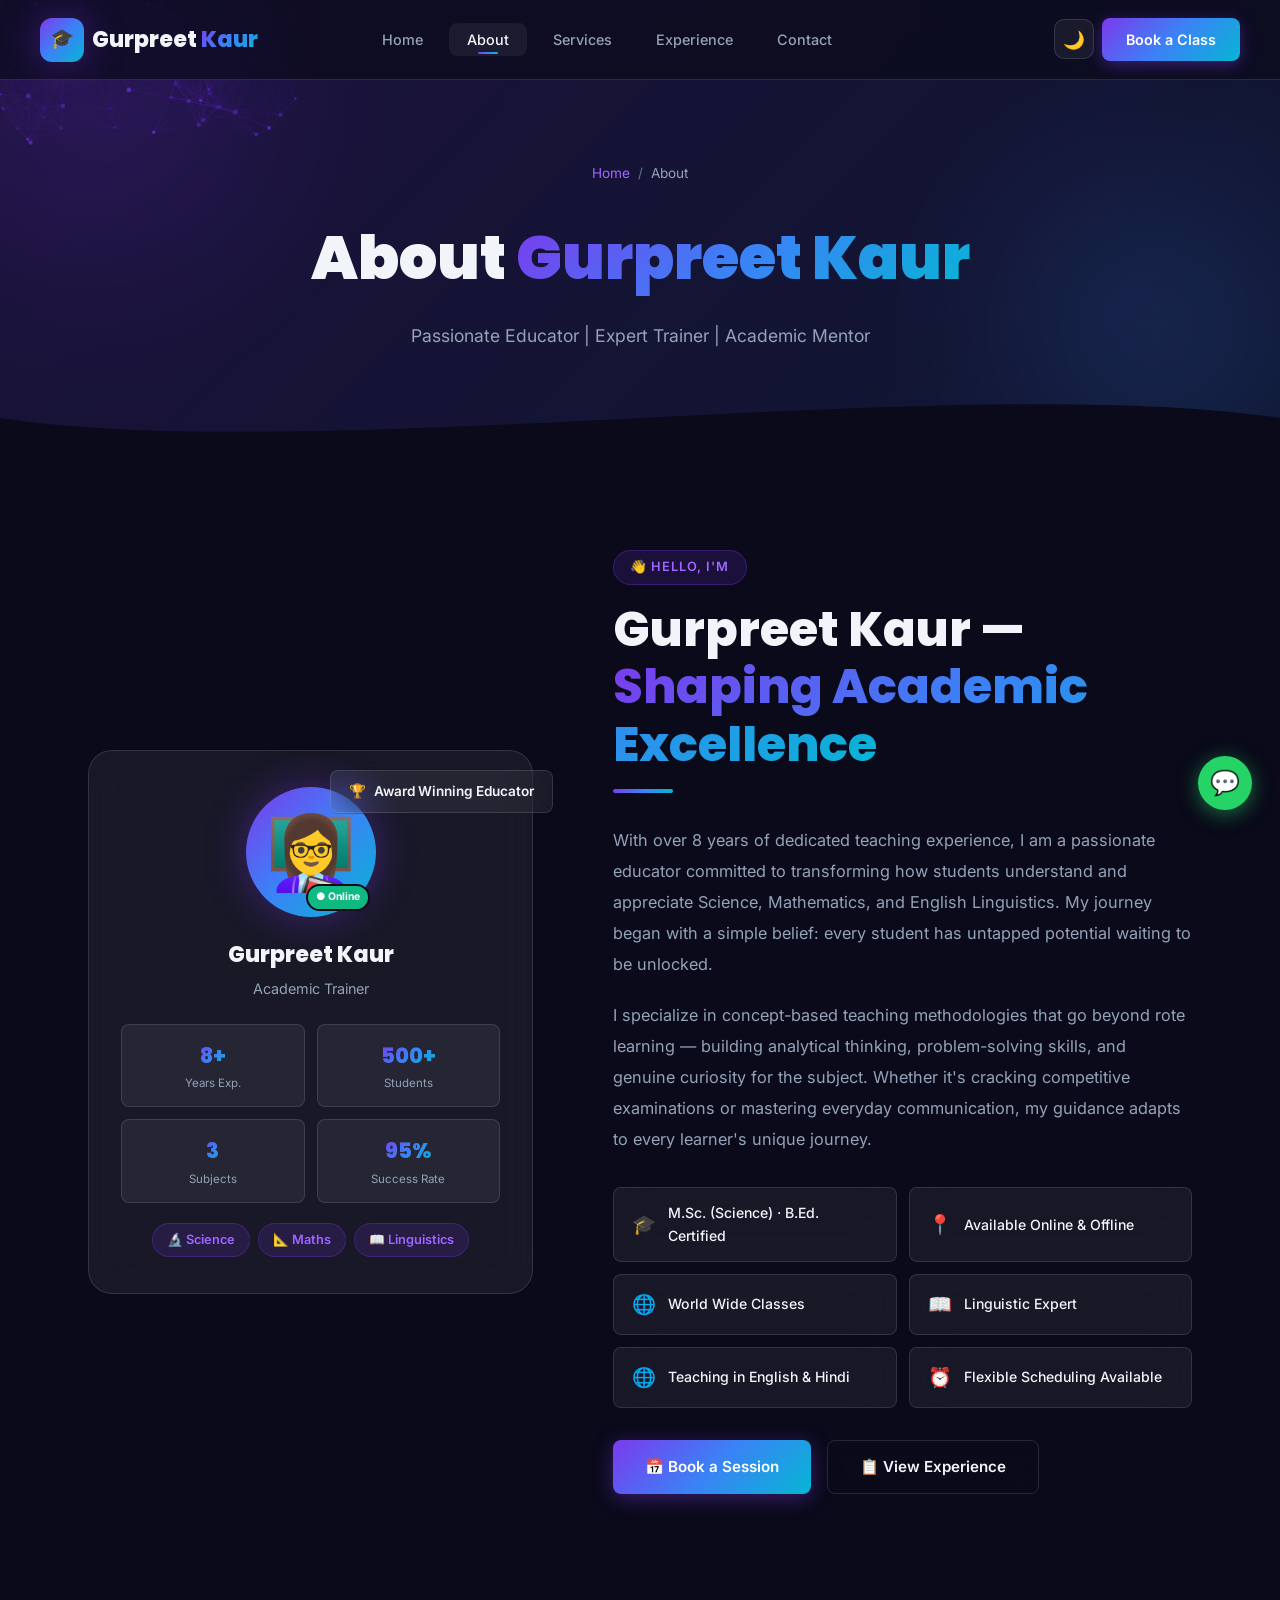
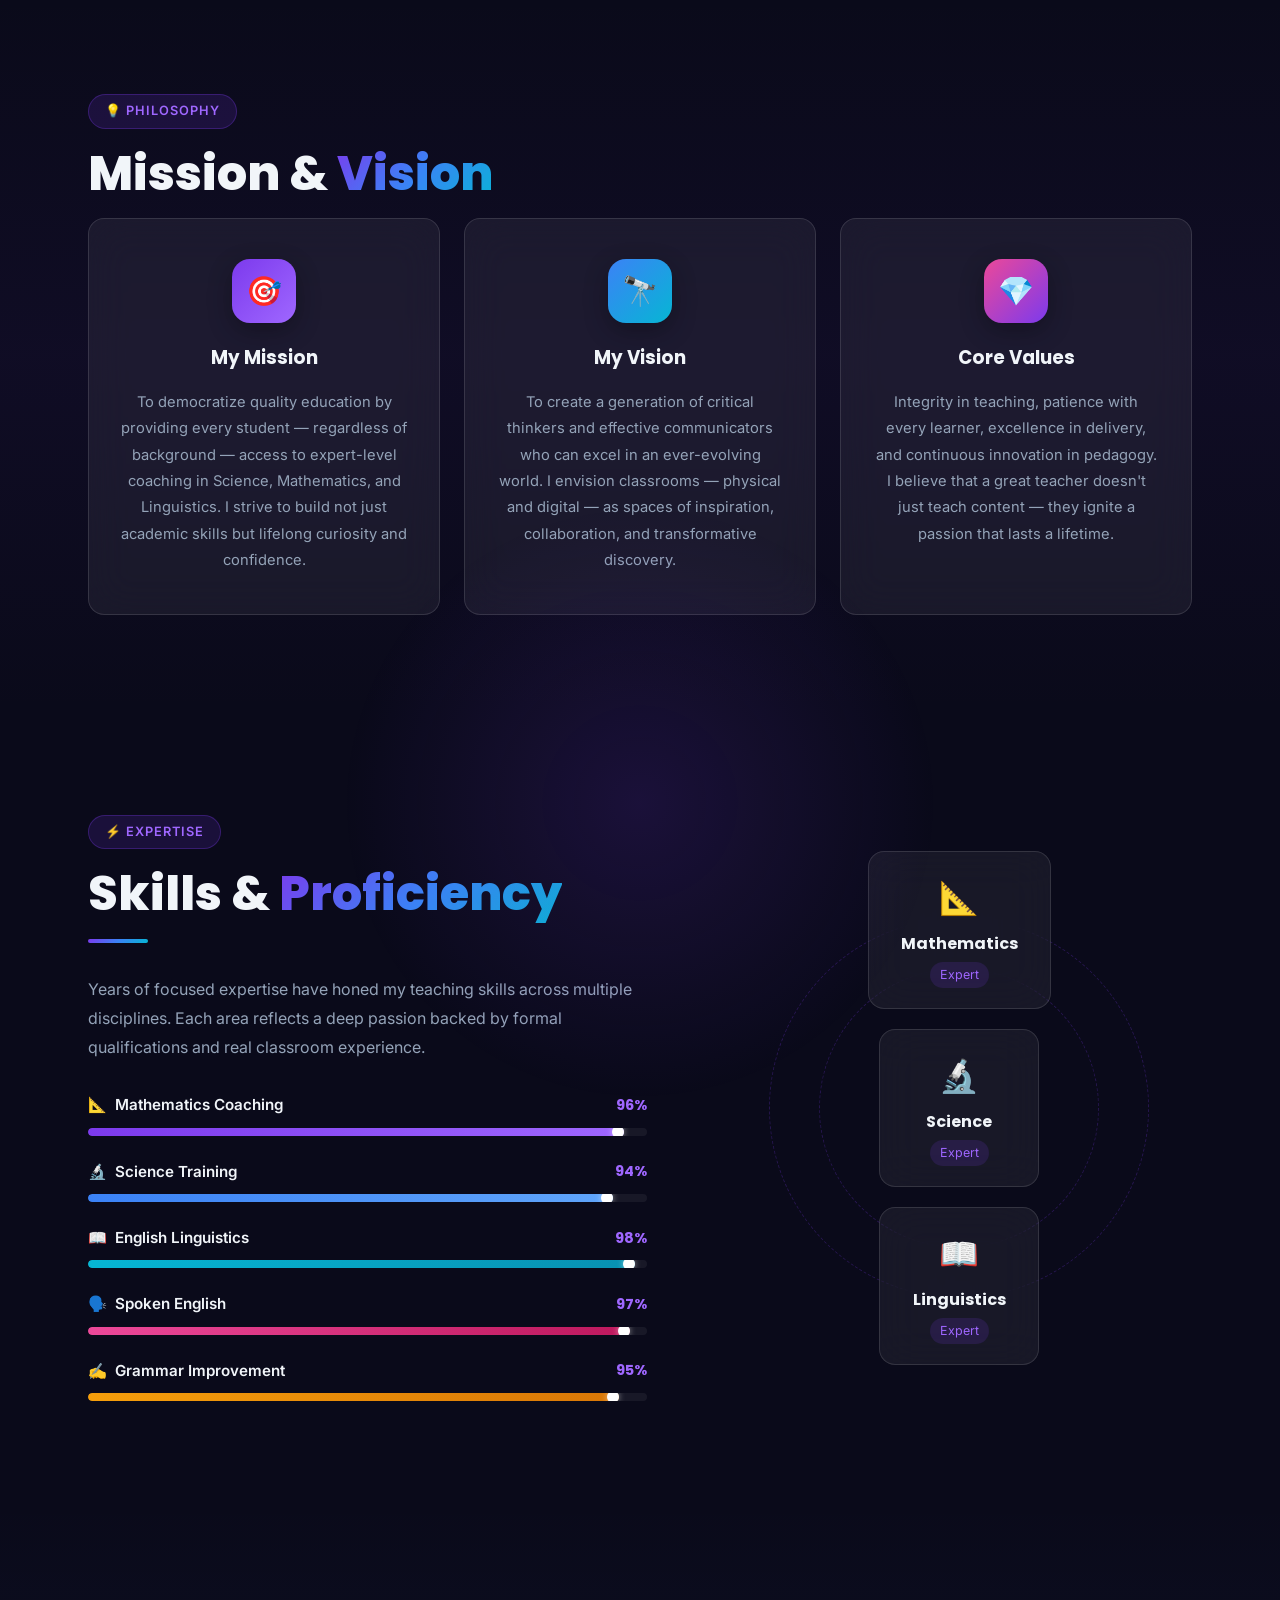
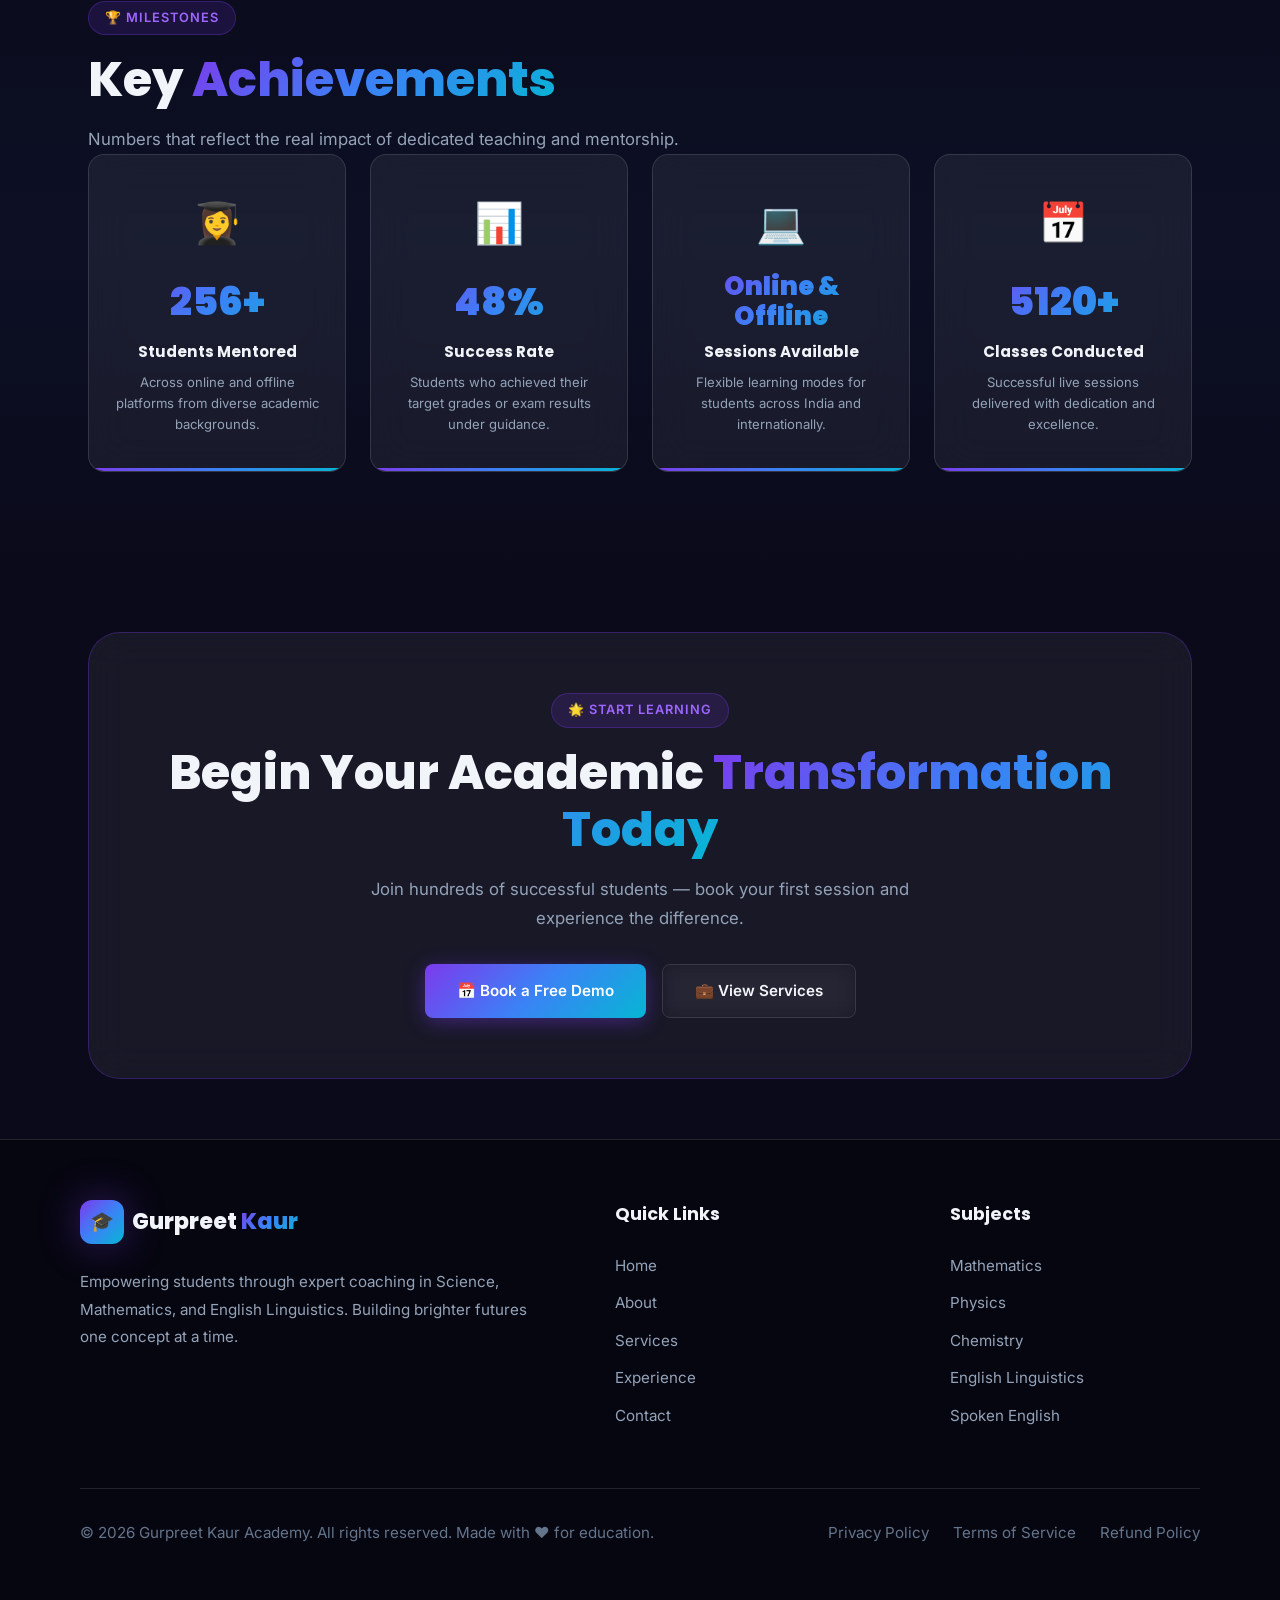
==== about.html @ e9ba2c99 "save" ====
<!DOCTYPE html>
<html lang="en">
<head>
  <meta charset="UTF-8" />
  <meta name="viewport" content="width=device-width, initial-scale=1.0" />
  <title>About – Gurpreet Kaur | Expert Trainer</title>
  <meta name="description" content="Learn about Gurpreet Kaur — her mission, vision, skills and achievements as a Science, Mathematics, and English Linguistics expert trainer in Punjab." />
  <meta name="keywords" content="About Gurpreet Kaur, expert trainer, science teacher, math tutor, English linguistics, teaching experience, educational philosophy" />
  <link rel="canonical" href="https://gurpreetkauracademy.com/about.html" />

  <!-- Open Graph / Facebook -->
  <meta property="og:type" content="website" />
  <meta property="og:url" content="https://gurpreetkauracademy.com/about.html" />
  <meta property="og:title" content="About – Gurpreet Kaur | Expert Trainer" />
  <meta property="og:description" content="Learn about Gurpreet Kaur — her mission, vision, skills and achievements as a Science, Mathematics, and English Linguistics expert trainer." />
  <meta property="og:image" content="https://gurpreetkauracademy.com/assets/og-image.jpg" />

  <!-- Twitter -->
  <meta property="twitter:card" content="summary_large_image" />
  <meta property="twitter:url" content="https://gurpreetkauracademy.com/about.html" />
  <meta property="twitter:title" content="About – Gurpreet Kaur | Expert Trainer" />
  <meta property="twitter:description" content="Learn about Gurpreet Kaur — her mission, vision, skills and achievements as a Science, Mathematics, and English Linguistics expert trainer." />
  <meta property="twitter:image" content="https://gurpreetkauracademy.com/assets/og-image.jpg" />

  <!-- Preconnect to Google Fonts for performance -->
  <link rel="preconnect" href="https://fonts.googleapis.com">
  <link rel="preconnect" href="https://fonts.gstatic.com" crossorigin>
  <link href="https://fonts.googleapis.com/css2?family=Poppins:wght@300;400;500;600;700;800;900&family=Inter:wght@300;400;500;600;700&display=swap" rel="stylesheet">
  
  <link rel="stylesheet" href="css/style.css" />
  <link rel="stylesheet" href="css/about.css" />
  <link rel="stylesheet" href="css/responsive.css" />
  <link rel="icon" href="data:image/svg+xml,<svg xmlns='http://www.w3.org/2000/svg' viewBox='0 0 100 100'><text y='.9em' font-size='90'>🎓</text></svg>" />

  <!-- Analytics & Tracking (Placeholders) -->
  <script async src="https://www.googletagmanager.com/gtag/js?id=G-XXXXXXXXXX"></script>
  <script>
    window.dataLayer = window.dataLayer || [];
    function gtag(){dataLayer.push(arguments);}
    gtag('js', new Date());
    gtag('config', 'G-XXXXXXXXXX');
  </script>
</head>
<body>

<div id="loader">
  <div class="loader-logo">GK Academy</div>
  <div class="loader-bar"><div class="loader-bar-fill"></div></div>
</div>

<nav class="navbar" id="navbar">
  <div class="nav-logo">
    <div class="nav-logo-icon">🎓</div>
    <div class="nav-logo-text">Gurpreet <span>Kaur</span></div>
  </div>
  <ul class="nav-links">
    <li><a href="index.html">Home</a></li>
    <li><a href="about.html">About</a></li>
    <li><a href="services.html">Services</a></li>
    <li><a href="experience.html">Experience</a></li>
    <li><a href="contact.html">Contact</a></li>
  </ul>
  <div class="nav-actions">
    <button class="theme-toggle" aria-label="Toggle theme">🌙</button>
    <a href="contact.html" class="nav-cta">Book a Class</a>
  </div>
  <button class="hamburger" id="hamburger" aria-label="Menu">
    <span></span><span></span><span></span>
  </button>
</nav>
<div class="mobile-nav" id="mobileNav">
  <a href="index.html">Home</a>
  <a href="about.html">About</a>
  <a href="services.html">Services</a>
  <a href="experience.html">Experience</a>
  <a href="contact.html">Contact</a>
</div>

<!-- ── About Banner ──────────────────────────────────────────── -->
<section class="about-banner">
  <canvas id="particles-canvas"></canvas>
  <div class="ab-orb ab-orb1"></div>
  <div class="ab-orb ab-orb2"></div>
  <div class="container" style="position:relative;z-index:1;">
    <div class="ab-breadcrumb reveal">
      <a href="index.html">Home</a> <span>/</span> About
    </div>
    <h1 class="ab-title reveal delay-1">About <span class="gradient-text">Gurpreet Kaur</span></h1>
    <p class="ab-subtitle reveal delay-2">Passionate Educator | Expert Trainer | Academic Mentor</p>
  </div>
  <div class="ab-wave">
    <svg viewBox="0 0 1440 100" xmlns="http://www.w3.org/2000/svg" preserveAspectRatio="none">
      <path d="M0,60 C360,120 1080,0 1440,60 L1440,100 L0,100 Z" fill="var(--bg-dark)"/>
    </svg>
  </div>
</section>

<!-- ── Profile Introduction ───────────────────────────────────── -->
<section class="about-intro">
  <div class="container">
    <div class="intro-grid">
      <div class="intro-visual reveal-left">
        <div class="profile-card glass-card">
          <div class="profile-avatar">
            <div class="profile-avatar-emoji">👩‍🏫</div>
            <div class="profile-online-badge">● Online</div>
          </div>
          <div class="profile-info">
            <h3>Gurpreet Kaur</h3>
            <p>Academic Trainer</p>
          </div>
          <div class="profile-meta-grid">
            <div class="profile-meta-item">
              <div class="profile-meta-num gradient-text">8+</div>
              <div class="profile-meta-label">Years Exp.</div>
            </div>
            <div class="profile-meta-item">
              <div class="profile-meta-num gradient-text">500+</div>
              <div class="profile-meta-label">Students</div>
            </div>
            <div class="profile-meta-item">
              <div class="profile-meta-num gradient-text">3</div>
              <div class="profile-meta-label">Subjects</div>
            </div>
            <div class="profile-meta-item">
              <div class="profile-meta-num gradient-text">95%</div>
              <div class="profile-meta-label">Success Rate</div>
            </div>
          </div>
          <div class="profile-tags">
            <span>🔬 Science</span>
            <span>📐 Maths</span>
            <span>📖 Linguistics</span>
          </div>
        </div>
        <div class="floating-badge fb-1 glass-card reveal">
          <span>🏆</span> Award Winning Educator
        </div>
      </div>

      <div class="intro-text reveal-right">
        <div class="section-tag">👋 Hello, I'm</div>
        <h2 class="section-title">Gurpreet Kaur — <span>Shaping Academic Excellence</span></h2>
        <div class="section-divider"></div>
        <p style="color:var(--text-secondary);line-height:1.9;margin-bottom:20px;font-size:1.02rem;">
          With over 8 years of dedicated teaching experience, I am a passionate educator committed to transforming how students understand and appreciate Science, Mathematics, and English Linguistics. My journey began with a simple belief: every student has untapped potential waiting to be unlocked.
        </p>
        <p style="color:var(--text-secondary);line-height:1.9;margin-bottom:32px;font-size:1.02rem;">
          I specialize in concept-based teaching methodologies that go beyond rote learning — building analytical thinking, problem-solving skills, and genuine curiosity for the subject. Whether it's cracking competitive examinations or mastering everyday communication, my guidance adapts to every learner's unique journey.
        </p>
        <div class="intro-highlights">
          <div class="highlight-item glass-card">
            <div class="h-icon">🎓</div>
            <div>M.Sc. (Science) · B.Ed. Certified</div>
          </div>
          <div class="highlight-item glass-card">
            <div class="h-icon">📍</div>
            <div>Available Online &amp; Offline</div>
          </div>
          <div class="highlight-item glass-card">
            <div class="h-icon">🌐</div>
            <div>World Wide Classes</div>
          </div>
          <div class="highlight-item glass-card">
            <div class="h-icon">📖</div>
            <div>Linguistic Expert</div>
          </div>
          <div class="highlight-item glass-card">
            <div class="h-icon">🌐</div>
            <div>Teaching in English &amp; Hindi</div>
          </div>
          <div class="highlight-item glass-card">
            <div class="h-icon">⏰</div>
            <div>Flexible Scheduling Available</div>
          </div>
        </div>
        <div style="display:flex;gap:16px;margin-top:32px;flex-wrap:wrap;">
          <a href="contact.html" class="btn btn-primary">📅 Book a Session</a>
          <a href="experience.html" class="btn btn-outline">📋 View Experience</a>
        </div>
      </div>
    </div>
  </div>
</section>

<!-- ── Mission & Vision ───────────────────────────────────────── -->
<section class="mission-vision">
  <div class="container">
    <div class="section-center reveal">
      <div class="section-tag">💡 Philosophy</div>
      <h2 class="section-title">Mission &amp; <span>Vision</span></h2>
    </div>
    <div class="mv-grid">
      <div class="mv-card glass-card reveal delay-1">
        <div class="mv-icon" style="background:linear-gradient(135deg,#7c3aed,#9f67ff)">🎯</div>
        <h3>My Mission</h3>
        <p>To democratize quality education by providing every student — regardless of background — access to expert-level coaching in Science, Mathematics, and Linguistics. I strive to build not just academic skills but lifelong curiosity and confidence.</p>
      </div>
      <div class="mv-card glass-card reveal delay-2">
        <div class="mv-icon" style="background:linear-gradient(135deg,#3b82f6,#06b6d4)">🔭</div>
        <h3>My Vision</h3>
        <p>To create a generation of critical thinkers and effective communicators who can excel in an ever-evolving world. I envision classrooms — physical and digital — as spaces of inspiration, collaboration, and transformative discovery.</p>
      </div>
      <div class="mv-card glass-card reveal delay-3">
        <div class="mv-icon" style="background:linear-gradient(135deg,#ec4899,#7c3aed)">💎</div>
        <h3>Core Values</h3>
        <p>Integrity in teaching, patience with every learner, excellence in delivery, and continuous innovation in pedagogy. I believe that a great teacher doesn't just teach content — they ignite a passion that lasts a lifetime.</p>
      </div>
    </div>
  </div>
</section>

<!-- ── Skills ────────────────────────────────────────────────── -->
<section class="skills-section">
  <div class="container">
    <div class="skills-inner">
      <div class="skills-left reveal-left">
        <div class="section-tag">⚡ Expertise</div>
        <h2 class="section-title">Skills &amp; <span>Proficiency</span></h2>
        <div class="section-divider"></div>
        <p style="color:var(--text-secondary);line-height:1.8;margin-bottom:32px;">
          Years of focused expertise have honed my teaching skills across multiple disciplines. Each area reflects a deep passion backed by formal qualifications and real classroom experience.
        </p>
        <div class="skills-list">
          <div class="skill-item reveal delay-1">
            <div class="skill-header">
              <div class="skill-name"><span>📐</span> Mathematics Coaching</div>
              <div class="skill-pct">96%</div>
            </div>
            <div class="skill-bar">
              <div class="progress-fill" data-width="96%" style="background:linear-gradient(90deg,#7c3aed,#9f67ff)"></div>
            </div>
          </div>
          <div class="skill-item reveal delay-2">
            <div class="skill-header">
              <div class="skill-name"><span>🔬</span> Science Training</div>
              <div class="skill-pct">94%</div>
            </div>
            <div class="skill-bar">
              <div class="progress-fill" data-width="94%" style="background:linear-gradient(90deg,#3b82f6,#60a5fa)"></div>
            </div>
          </div>
          <div class="skill-item reveal delay-3">
            <div class="skill-header">
              <div class="skill-name"><span>📖</span> English Linguistics</div>
              <div class="skill-pct">98%</div>
            </div>
            <div class="skill-bar">
              <div class="progress-fill" data-width="98%" style="background:linear-gradient(90deg,#06b6d4,#0891b2)"></div>
            </div>
          </div>
          <div class="skill-item reveal delay-4">
            <div class="skill-header">
              <div class="skill-name"><span>🗣️</span> Spoken English</div>
              <div class="skill-pct">97%</div>
            </div>
            <div class="skill-bar">
              <div class="progress-fill" data-width="97%" style="background:linear-gradient(90deg,#ec4899,#be185d)"></div>
            </div>
          </div>
          <div class="skill-item reveal delay-5">
            <div class="skill-header">
              <div class="skill-name"><span>✍️</span> Grammar Improvement</div>
              <div class="skill-pct">95%</div>
            </div>
            <div class="skill-bar">
              <div class="progress-fill" data-width="95%" style="background:linear-gradient(90deg,#f59e0b,#d97706)"></div>
            </div>
          </div>
        </div>
      </div>
      <div class="skills-right reveal-right">
        <div class="skills-decoration">
          <div class="skill-deco-circle deco-1"></div>
          <div class="skill-deco-circle deco-2"></div>
          <div class="skills-badges-wrap">
            <div class="skill-badge-large glass-card">
              <div class="sbl-icon">📐</div>
              <div class="sbl-name">Mathematics</div>
              <div class="sbl-level">Expert</div>
            </div>
            <div class="skill-badge-large glass-card" style="margin-top:20px;">
              <div class="sbl-icon">🔬</div>
              <div class="sbl-name">Science</div>
              <div class="sbl-level">Expert</div>
            </div>
            <div class="skill-badge-large glass-card" style="margin-top:20px;">
              <div class="sbl-icon">📖</div>
              <div class="sbl-name">Linguistics</div>
              <div class="sbl-level">Expert</div>
            </div>
          </div>
        </div>
      </div>
    </div>
  </div>
</section>

<!-- ── Achievements ───────────────────────────────────────────── -->
<section class="achievements-section">
  <div class="container">
    <div class="section-center reveal">
      <div class="section-tag">🏆 Milestones</div>
      <h2 class="section-title">Key <span>Achievements</span></h2>
      <p class="section-subtitle">Numbers that reflect the real impact of dedicated teaching and mentorship.</p>
    </div>
    <div class="ach-grid">
      <div class="ach-card glass-card tilt-card reveal delay-1">
        <div class="ach-icon">👩‍🎓</div>
        <div class="counter ach-num" data-target="500" data-suffix="+">0+</div>
        <div class="ach-title">Students Mentored</div>
        <div class="ach-desc">Across online and offline platforms from diverse academic backgrounds.</div>
      </div>
      <div class="ach-card glass-card tilt-card reveal delay-2">
        <div class="ach-icon">📊</div>
        <div class="counter ach-num" data-target="95" data-suffix="%">0%</div>
        <div class="ach-title">Success Rate</div>
        <div class="ach-desc">Students who achieved their target grades or exam results under guidance.</div>
      </div>
      <div class="ach-card glass-card tilt-card reveal delay-3">
        <div class="ach-icon">💻</div>
        <div class="ach-special-text gradient-text">Online &amp;<br/>Offline</div>
        <div class="ach-title">Sessions Available</div>
        <div class="ach-desc">Flexible learning modes for students across India and internationally.</div>
      </div>
      <div class="ach-card glass-card tilt-card reveal delay-4">
        <div class="ach-icon">📅</div>
        <div class="counter ach-num" data-target="10000" data-suffix="+">0+</div>
        <div class="ach-title">Classes Conducted</div>
        <div class="ach-desc">Successful live sessions delivered with dedication and excellence.</div>
      </div>
    </div>
  </div>
</section>

<!-- CTA -->
<section class="cta-section" style="padding:60px 0;">
  <div class="cta-bg-orb"></div>
  <div class="container">
    <div class="cta-inner glass-card reveal">
      <div class="section-tag" style="margin:0 auto 16px">🌟 Start Learning</div>
      <h2 class="section-title" style="text-align:center">Begin Your Academic <span>Transformation Today</span></h2>
      <p class="section-subtitle" style="text-align:center;margin:0 auto 32px;">Join hundreds of successful students — book your first session and experience the difference.</p>
      <div style="display:flex;gap:16px;flex-wrap:wrap;justify-content:center">
        <a href="contact.html" class="btn btn-primary">📅 Book a Free Demo</a>
        <a href="services.html" class="btn btn-outline">💼 View Services</a>
      </div>
    </div>
  </div>
</section>

<footer class="footer">
  <div class="container">
    <div class="footer-grid">
      <div class="footer-brand">
        <div class="nav-logo">
          <div class="nav-logo-icon">🎓</div>
          <div class="nav-logo-text">Gurpreet <span>Kaur</span></div>
        </div>
        <p>Empowering students through expert coaching in Science, Mathematics, and English Linguistics. Building brighter futures one concept at a time.</p>
      </div>
      <div class="footer-col">
        <h4>Quick Links</h4>
        <ul>
          <li><a href="index.html">Home</a></li>
          <li><a href="about.html">About</a></li>
          <li><a href="services.html">Services</a></li>
          <li><a href="experience.html">Experience</a></li>
          <li><a href="contact.html">Contact</a></li>
        </ul>
      </div>
      <div class="footer-col">
        <h4>Subjects</h4>
        <ul>
          <li><a href="services.html">Mathematics</a></li>
          <li><a href="services.html">Physics</a></li>
          <li><a href="services.html">Chemistry</a></li>
          <li><a href="services.html">English Linguistics</a></li>
          <li><a href="services.html">Spoken English</a></li>
        </ul>
      </div>
    </div>
    <div class="footer-bottom">
      <p>© 2026 Gurpreet Kaur Academy. All rights reserved. Made with ❤️ for education.</p>
      <div class="footer-bottom-links">
        <a href="privacy.html">Privacy Policy</a>
        <a href="terms.html">Terms of Service</a>
        <a href="refund.html">Refund Policy</a>
      </div>
    </div>
  </div>
</footer>

<a href="https://wa.me/91XXXXXXXXXX" class="whatsapp-float" target="_blank" rel="noopener" aria-label="WhatsApp">💬</a>
<button class="back-to-top" id="backToTop" aria-label="Back to top">↑</button>
<script src="js/main.js" defer></script>
</body>
</html>
---- css/style.css ----
/* ============================================================
   GURPREET KAUR PORTFOLIO — GLOBAL STYLES
   ============================================================ */



/* ── CSS Custom Properties ────────────────────────────────── */
:root {
  --primary:        #7c3aed;
  --primary-light:  #9f67ff;
  --primary-dark:   #5b21b6;
  --secondary:      #3b82f6;
  --secondary-light:#60a5fa;
  --accent:         #06b6d4;
  --accent-pink:    #ec4899;

  --bg-dark:        #0a0a1a;
  --bg-card:        rgba(255,255,255,0.04);
  --bg-card-hover:  rgba(255,255,255,0.08);
  --glass:          rgba(255,255,255,0.06);
  --glass-border:   rgba(255,255,255,0.12);

  --text-primary:   #f1f5f9;
  --text-secondary: #94a3b8;
  --text-muted:     #64748b;

  --gradient-main:  linear-gradient(135deg, #7c3aed 0%, #3b82f6 50%, #06b6d4 100%);
  --gradient-card:  linear-gradient(135deg, rgba(124,58,237,0.15) 0%, rgba(59,130,246,0.15) 100%);
  --gradient-glow:  radial-gradient(ellipse at center, rgba(124,58,237,0.3) 0%, transparent 70%);

  --shadow-sm:      0 2px 8px rgba(0,0,0,0.3);
  --shadow-md:      0 8px 32px rgba(0,0,0,0.4);
  --shadow-lg:      0 20px 60px rgba(0,0,0,0.5);
  --shadow-glow:    0 0 40px rgba(124,58,237,0.4);
  --shadow-blue:    0 0 40px rgba(59,130,246,0.3);

  --radius-sm:      8px;
  --radius-md:      16px;
  --radius-lg:      24px;
  --radius-xl:      32px;

  --nav-height:     80px;
  --transition:     all 0.3s cubic-bezier(0.4,0,0.2,1);
  --transition-slow:all 0.6s cubic-bezier(0.4,0,0.2,1);
}

/* Light Mode */
body.light-mode {
  --bg-dark:       #f0f4ff;
  --bg-card:       rgba(255,255,255,0.8);
  --bg-card-hover: rgba(255,255,255,0.95);
  --glass:         rgba(255,255,255,0.7);
  --glass-border:  rgba(124,58,237,0.2);
  --text-primary:  #1e1b4b;
  --text-secondary:#4c1d95;
  --text-muted:    #6d28d9;
  --gradient-glow: radial-gradient(ellipse at center, rgba(124,58,237,0.15) 0%, transparent 70%);
}

/* ── Reset & Base ─────────────────────────────────────────── */
*, *::before, *::after { box-sizing: border-box; margin: 0; padding: 0; }

html {
  scroll-behavior: smooth;
  font-size: 16px;
  overflow-x: hidden;
}

body {
  font-family: 'Inter', sans-serif;
  background: var(--bg-dark);
  color: var(--text-primary);
  line-height: 1.6;
  overflow-x: hidden;
  max-width: 100vw;
  transition: background 0.4s ease, color 0.4s ease;
}

a { text-decoration: none; color: inherit; }
img { max-width: 100%; display: block; }
ul, ol { list-style: none; }
button { cursor: pointer; border: none; background: none; font-family: inherit; }
input, textarea, select { font-family: inherit; }

/* ── Loading Screen ───────────────────────────────────────── */
#loader {
  position: fixed; inset: 0; z-index: 9999;
  background: var(--bg-dark);
  display: flex; flex-direction: column;
  align-items: center; justify-content: center;
  gap: 24px;
  transition: opacity 0.5s ease, visibility 0.5s ease;
}
#loader.hidden { opacity: 0; visibility: hidden; }

.loader-logo {
  font-family: 'Poppins', sans-serif;
  font-size: 2rem; font-weight: 800;
  background: var(--gradient-main);
  -webkit-background-clip: text; -webkit-text-fill-color: transparent;
  background-clip: text;
  animation: pulse 1.5s ease-in-out infinite;
}

.loader-bar {
  width: 200px; height: 3px;
  background: rgba(255,255,255,0.1);
  border-radius: 99px; overflow: hidden;
}
.loader-bar-fill {
  height: 100%; width: 0%;
  background: var(--gradient-main);
  border-radius: 99px;
  animation: loadFill 1.8s ease forwards;
}

@keyframes loadFill { to { width: 100%; } }
@keyframes pulse { 0%,100%{opacity:1} 50%{opacity:0.5} }

/* ── Scrollbar ────────────────────────────────────────────── */
::-webkit-scrollbar { width: 6px; }
::-webkit-scrollbar-track { background: var(--bg-dark); }
::-webkit-scrollbar-thumb { background: var(--primary); border-radius: 3px; }

/* ── Navbar ───────────────────────────────────────────────── */
.navbar {
  position: fixed; top: 0; left: 0; right: 0; z-index: 1000;
  height: var(--nav-height);
  display: flex; align-items: center;
  gap: 8px;
  padding: 0 clamp(14px, 4vw, 40px);
  background: rgba(10,10,26,0.7);
  backdrop-filter: blur(20px);
  -webkit-backdrop-filter: blur(20px);
  border-bottom: 1px solid var(--glass-border);
  transition: var(--transition);
}
.navbar.scrolled {
  background: rgba(10,10,26,0.95);
  box-shadow: var(--shadow-md);
}
body.light-mode .navbar { background: rgba(240,244,255,0.8); }
body.light-mode .navbar.scrolled { background: rgba(240,244,255,0.97); }

.nav-logo {
  display: flex; align-items: center; gap: 8px;
  font-family: 'Poppins', sans-serif; font-weight: 800;
  font-size: 1.4rem;
  flex-shrink: 0;
  min-width: 0;
  white-space: nowrap;
}
.nav-logo-icon {
  width: 44px; height: 44px; border-radius: 12px;
  background: var(--gradient-main);
  display: flex; align-items: center; justify-content: center;
  font-size: 1.2rem; color: white;
  box-shadow: var(--shadow-glow);
}
.nav-logo-text span { background: var(--gradient-main); -webkit-background-clip: text; -webkit-text-fill-color: transparent; background-clip: text; }

.nav-links {
  display: flex; align-items: center; gap: 8px;
  margin: 0 auto;
}
.nav-links a {
  padding: 8px 18px;
  border-radius: var(--radius-sm);
  font-size: 0.9rem; font-weight: 500;
  color: var(--text-secondary);
  transition: var(--transition);
  position: relative;
}
.nav-links a:hover, .nav-links a.active {
  color: var(--text-primary);
  background: var(--glass);
}
.nav-links a.active::after {
  content: '';
  position: absolute; bottom: 2px; left: 50%; transform: translateX(-50%);
  width: 20px; height: 2px;
  background: var(--gradient-main);
  border-radius: 1px;
}

.nav-actions {
  display: flex; align-items: center; gap: 8px;
  flex-shrink: 0;
  margin-left: auto;
}

.theme-toggle {
  width: 40px; height: 40px;
  border-radius: 10px;
  background: var(--glass);
  border: 1px solid var(--glass-border);
  display: flex; align-items: center; justify-content: center;
  font-size: 1.1rem;
  transition: var(--transition);
}
.theme-toggle:hover { background: var(--bg-card-hover); border-color: var(--primary); }

.nav-cta {
  padding: 10px 24px;
  background: var(--gradient-main);
  border-radius: var(--radius-sm);
  font-size: 0.9rem; font-weight: 600;
  color: white;
  box-shadow: 0 4px 15px rgba(124,58,237,0.4);
  transition: var(--transition);
}
.nav-cta:hover { transform: translateY(-2px); box-shadow: 0 8px 25px rgba(124,58,237,0.5); }

.hamburger {
  display: none; flex-direction: column; gap: 5px;
  width: 40px; height: 40px;
  border-radius: 10px; background: var(--glass);
  border: 1px solid var(--glass-border);
  align-items: center; justify-content: center;
  transition: var(--transition);
}
.hamburger span {
  display: block; width: 22px; height: 2px;
  background: var(--text-primary);
  border-radius: 1px; transition: var(--transition);
}
.hamburger.open span:nth-child(1) { transform: rotate(45deg) translate(5px, 5px); }
.hamburger.open span:nth-child(2) { opacity: 0; }
.hamburger.open span:nth-child(3) { transform: rotate(-45deg) translate(5px, -5px); }

/* Mobile Nav Overlay */
.mobile-nav {
  position: fixed; inset: 0; z-index: 999;
  background: rgba(10,10,26,0.97);
  display: flex; flex-direction: column;
  align-items: center; justify-content: center;
  gap: 24px;
  opacity: 0; visibility: hidden;
  transition: var(--transition);
}
.mobile-nav.open { opacity: 1; visibility: visible; }
.mobile-nav a {
  font-family: 'Poppins', sans-serif;
  font-size: 1.8rem; font-weight: 700;
  color: var(--text-secondary);
  transition: var(--transition);
}
.mobile-nav a:hover, .mobile-nav a.active { color: white; }

/* ── Utility Classes ──────────────────────────────────────── */
.container {
  max-width: 1200px;
  margin: 0 auto;
  padding: 0 clamp(16px, 5vw, 48px);
  width: 100%;
  box-sizing: border-box;
}

.section-tag {
  display: inline-flex; align-items: center; gap: 8px;
  padding: 6px 16px;
  background: rgba(124,58,237,0.15);
  border: 1px solid rgba(124,58,237,0.3);
  border-radius: 99px;
  font-size: 0.8rem; font-weight: 600;
  color: var(--primary-light);
  letter-spacing: 0.08em; text-transform: uppercase;
  margin-bottom: 16px;
}

.section-title {
  font-family: 'Poppins', sans-serif;
  font-size: clamp(1.6rem, 4vw, 3rem);
  font-weight: 800;
  line-height: 1.2;
  margin-bottom: 16px;
  word-break: break-word;
}
.section-title span { background: var(--gradient-main); -webkit-background-clip: text; -webkit-text-fill-color: transparent; background-clip: text; }

.section-subtitle {
  font-size: 1.05rem; color: var(--text-secondary);
  max-width: 600px; line-height: 1.7;
}

.btn {
  display: inline-flex; align-items: center; gap: 8px;
  padding: 14px 32px;
  border-radius: var(--radius-sm);
  font-size: 0.95rem; font-weight: 600;
  transition: var(--transition);
  white-space: nowrap;
  flex-shrink: 0;
  max-width: 100%;
}
.btn-primary {
  background: var(--gradient-main);
  color: white;
  box-shadow: 0 4px 20px rgba(124,58,237,0.4);
}
.btn-primary:hover { transform: translateY(-3px); box-shadow: 0 8px 30px rgba(124,58,237,0.5); }

.btn-outline {
  background: transparent;
  border: 1.5px solid var(--glass-border);
  color: var(--text-primary);
  backdrop-filter: blur(10px);
}
.btn-outline:hover {
  border-color: var(--primary);
  background: rgba(124,58,237,0.1);
  transform: translateY(-3px);
}

/* Glass Card */
.glass-card {
  background: var(--glass);
  border: 1px solid var(--glass-border);
  border-radius: var(--radius-md);
  backdrop-filter: blur(20px);
  -webkit-backdrop-filter: blur(20px);
  transition: var(--transition);
}
.glass-card:hover {
  background: var(--bg-card-hover);
  border-color: rgba(124,58,237,0.4);
  transform: translateY(-5px);
  box-shadow: var(--shadow-glow);
}

/* Gradient Text */
.gradient-text {
  background: var(--gradient-main);
  -webkit-background-clip: text; -webkit-text-fill-color: transparent;
  background-clip: text;
}

/* ── Scroll Animations ────────────────────────────────────── */
.reveal {
  opacity: 0;
  transform: translateY(40px);
  transition: opacity 0.7s ease, transform 0.7s ease;
}
.reveal.visible {
  opacity: 1;
  transform: translateY(0);
}
.reveal-left {
  opacity: 0; transform: translateX(-40px);
  transition: opacity 0.7s ease, transform 0.7s ease;
}
.reveal-left.visible { opacity: 1; transform: translateX(0); }
.reveal-right {
  opacity: 0; transform: translateX(40px);
  transition: opacity 0.7s ease, transform 0.7s ease;
}
.reveal-right.visible { opacity: 1; transform: translateX(0); }

/* Stagger delays */
.delay-1 { transition-delay: 0.1s; }
.delay-2 { transition-delay: 0.2s; }
.delay-3 { transition-delay: 0.3s; }
.delay-4 { transition-delay: 0.4s; }
.delay-5 { transition-delay: 0.5s; }

/* ── Floating Elements ────────────────────────────────────── */
@keyframes floatY { 0%,100%{transform:translateY(0)} 50%{transform:translateY(-20px)} }
@keyframes floatYR { 0%,100%{transform:translateY(0) rotate(0deg)} 50%{transform:translateY(-15px) rotate(10deg)} }
@keyframes spinSlow { from{transform:rotate(0deg)} to{transform:rotate(360deg)} }
@keyframes glow { 0%,100%{opacity:0.5} 50%{opacity:1} }
@keyframes slideInUp { from{opacity:0;transform:translateY(30px)} to{opacity:1;transform:translateY(0)} }

/* ── WhatsApp Float Button ────────────────────────────────── */
.whatsapp-float {
  position: fixed; bottom: 90px; right: 28px; z-index: 998;
  width: 54px; height: 54px; border-radius: 50%;
  background: #25d366;
  display: flex; align-items: center; justify-content: center;
  font-size: 1.5rem; color: white;
  box-shadow: 0 4px 20px rgba(37,211,102,0.5);
  transition: var(--transition);
  animation: floatY 3s ease-in-out infinite;
}
.whatsapp-float:hover { transform: scale(1.1); box-shadow: 0 8px 30px rgba(37,211,102,0.6); }

/* ── Back-to-Top ──────────────────────────────────────────── */
.back-to-top {
  position: fixed; bottom: 28px; right: 28px; z-index: 998;
  width: 48px; height: 48px; border-radius: 12px;
  background: var(--gradient-main);
  display: flex; align-items: center; justify-content: center;
  font-size: 1.1rem; color: white;
  box-shadow: var(--shadow-glow);
  opacity: 0; visibility: hidden;
  transition: var(--transition);
}
.back-to-top.visible { opacity: 1; visibility: visible; }
.back-to-top:hover { transform: translateY(-3px); }

/* ── Section Divider ──────────────────────────────────────── */
.section-divider {
  width: 60px; height: 4px;
  background: var(--gradient-main);
  border-radius: 2px;
  margin: 16px 0 32px;
}

/* ── Particles Canvas ─────────────────────────────────────── */
#particles-canvas {
  position: absolute; inset: 0;
  pointer-events: none; z-index: 0;
}

/* ── Responsive Navbar ────────────────────────────────────── */
@media (max-width: 900px) {
  .nav-links, .nav-cta { display: none; }
  .hamburger { display: flex; }
}

/* ── Footer ───────────────────────────────────────────────── */
.footer {
  background: rgba(0,0,0,0.4);
  border-top: 1px solid var(--glass-border);
  padding: 60px 80px;
}
.footer .container {
  max-width: 1400px;
  padding: 0 !important;
  margin: 0 auto;
}
.footer-grid {
  display: flex;
  justify-content: space-between;
  align-items: flex-start;
  gap: 60px;
  margin-bottom: 60px;
}
.footer-brand {
  flex: 0 1 450px;
}
.footer-brand .nav-logo {
  margin-bottom: 24px !important;
}
.footer-brand p {
  color: var(--text-secondary);
  font-size: 0.95rem;
  line-height: 1.8;
  margin: 0;
  max-width: 100%;
}
.footer-col {
  flex: 0 1 250px;
}
.footer-col h4 {
  font-family: 'Poppins', sans-serif;
  font-weight: 700; font-size: 1.1rem;
  margin-bottom: 24px; color: var(--text-primary);
}
.footer-col ul {
  display: flex;
  flex-direction: column;
  gap: 12px;
}
.footer-col ul li {
  margin-bottom: 0;
}
.footer-col ul li a {
  color: var(--text-secondary);
  font-size: 0.95rem; display: inline-block; transition: var(--transition);
}
.footer-col ul li a:hover { 
  color: var(--primary-light); 
  transform: translateX(6px);
  padding-left: 0; 
}

.footer-bottom {
  border-top: 1px solid var(--glass-border);
  padding-top: 32px;
  display: flex; align-items: center; justify-content: space-between;
  flex-wrap: wrap; gap: 16px;
}
.footer-bottom p { font-size: 0.95rem; color: var(--text-muted); }
.footer-bottom-links { display: flex; gap: 24px; }
.footer-bottom-links a {
  font-size: 0.95rem; color: var(--text-muted); transition: var(--transition);
}
.footer-bottom-links a:hover { color: var(--primary-light); }

@media (max-width: 900px) {
  .footer-grid { grid-template-columns: 1fr 1fr; }
}
@media (max-width: 600px) {
  .footer-grid { grid-template-columns: 1fr; }
  .footer-bottom { flex-direction: column; text-align: center; }
}
---- css/about.css ----
/* ============================================================
   ABOUT PAGE STYLES
   ============================================================ */

/* ── Banner ─────────────────────────────────────────────────── */
.about-banner {
  position: relative;
  padding: calc(var(--nav-height) + 80px) 0 100px;
  background: linear-gradient(135deg, rgba(124,58,237,0.15) 0%, rgba(59,130,246,0.1) 100%);
  overflow: hidden;
  text-align: center;
}
.ab-orb {
  position: absolute; border-radius: 50%;
  filter: blur(80px); opacity: 0.2; pointer-events: none;
}
.ab-orb1 { width:400px;height:400px;background:radial-gradient(circle,#7c3aed,transparent);top:-100px;left:-100px; }
.ab-orb2 { width:350px;height:350px;background:radial-gradient(circle,#3b82f6,transparent);bottom:-50px;right:-50px; }

.ab-breadcrumb {
  display:inline-flex;align-items:center;gap:8px;
  font-size:0.85rem;color:var(--text-secondary);margin-bottom:24px;
}
.ab-breadcrumb a { color:var(--primary-light);transition:var(--transition); }
.ab-breadcrumb a:hover { color:var(--text-primary); }
.ab-breadcrumb span { color:var(--text-muted); }

.ab-title {
  font-family:'Poppins',sans-serif;
  font-size:clamp(2.4rem,5vw,3.8rem);font-weight:900;
  margin-bottom:16px;
}
.ab-subtitle {
  font-size:1.1rem;color:var(--text-secondary);
}
.ab-wave {
  position:absolute;bottom:0;left:0;right:0;
  height:80px;
}
.ab-wave svg { width:100%;height:100%; }

/* ── Intro ──────────────────────────────────────────────────── */
.about-intro {
  padding: 100px 0;
}
.intro-grid {
  display: grid;
  grid-template-columns: 1fr 1.3fr;
  gap: 80px;
  align-items: center;
}

/* Profile Card */
.profile-card {
  padding: 36px 32px;
  border-radius: var(--radius-lg);
  text-align: center;
}
.profile-avatar {
  width: 130px; height: 130px;
  border-radius: 50%;
  background: var(--gradient-main);
  display: flex; align-items: center; justify-content: center;
  font-size: 4.5rem;
  margin: 0 auto 20px;
  box-shadow: 0 0 40px rgba(124,58,237,0.4);
  position: relative;
}
.profile-online-badge {
  position: absolute; bottom: 6px; right: 6px;
  background: #10b981; color: white;
  font-size: 0.65rem; font-weight: 700;
  padding: 3px 8px; border-radius: 99px;
  border: 2px solid var(--bg-dark);
}
.profile-info h3 {
  font-family: 'Poppins', sans-serif;
  font-size: 1.4rem; font-weight: 800;
  margin-bottom: 4px;
}
.profile-info p {
  font-size: 0.9rem; color: var(--text-secondary);
  margin-bottom: 24px;
}
.profile-meta-grid {
  display: grid; grid-template-columns: repeat(2, 1fr);
  gap: 12px; margin-bottom: 20px;
}
.profile-meta-item {
  background: var(--glass); border: 1px solid var(--glass-border);
  border-radius: var(--radius-sm); padding: 14px 10px;
  display: flex; flex-direction: column; align-items: center;
  justify-content: center; text-align: center; height: 100%;
}
.profile-meta-num {
  font-family: 'Poppins', sans-serif;
  font-size: 1.3rem; font-weight: 800;
}
.profile-meta-label {
  font-size: 0.72rem; color: var(--text-secondary); margin-top: 2px;
}
.profile-tags {
  display: flex; flex-wrap: wrap; gap: 8px; justify-content: center;
}
.profile-tags span {
  padding: 6px 14px;
  background: rgba(124,58,237,0.15);
  border: 1px solid rgba(124,58,237,0.3);
  border-radius: 99px;
  font-size: 0.8rem; font-weight: 600;
  color: var(--primary-light);
}

.floating-badge {
  position: absolute;
  display: flex; align-items: center; gap: 8px;
  padding: 10px 18px;
  border-radius: var(--radius-sm);
  font-size: 0.85rem; font-weight: 600;
  white-space: nowrap;
}
.fb-1 { top: 20px; right: -20px; }
.fb-2 { bottom: 80px; right: -30px; }

.intro-visual { position: relative; }

/* Intro Highlights */
.intro-highlights {
  display: grid; grid-template-columns: 1fr 1fr; gap: 12px;
}
.highlight-item {
  display: flex; align-items: center; gap: 12px;
  padding: 14px 18px; border-radius: var(--radius-sm);
  font-size: 0.88rem; font-weight: 500;
}
.h-icon { font-size: 1.2rem; flex-shrink: 0; }

/* ── Mission Vision ─────────────────────────────────────────── */
.mission-vision {
  padding: 100px 0;
  background: linear-gradient(to bottom, transparent, rgba(124,58,237,0.05), transparent);
}
.mv-grid {
  display: grid; grid-template-columns: repeat(3, 1fr);
  gap: 24px;
}
.mv-card {
  padding: 40px 32px;
  border-radius: var(--radius-md);
  text-align: center;
}
.mv-icon {
  width: 64px; height: 64px; border-radius: 18px;
  display: flex; align-items: center; justify-content: center;
  font-size: 1.8rem;
  margin: 0 auto 20px;
  box-shadow: 0 8px 24px rgba(0,0,0,0.3);
}
.mv-card h3 {
  font-family: 'Poppins', sans-serif;
  font-size: 1.15rem; font-weight: 700;
  margin-bottom: 16px;
}
.mv-card p {
  font-size: 0.92rem; color: var(--text-secondary); line-height: 1.8;
}

/* ── Skills ─────────────────────────────────────────────────── */
.skills-section {
  padding: 100px 0;
}
.skills-inner {
  display: grid; grid-template-columns: 1.2fr 1fr;
  gap: 80px; align-items: center;
}
.skills-list {
  display: flex; flex-direction: column; gap: 24px;
}
.skill-item { }
.skill-header {
  display: flex; justify-content: space-between;
  align-items: center; margin-bottom: 10px;
}
.skill-name {
  display: flex; align-items: center; gap: 8px;
  font-weight: 600; font-size: 0.95rem;
}
.skill-pct {
  font-family: 'Poppins', sans-serif;
  font-weight: 700; font-size: 0.9rem;
  color: var(--primary-light);
}
.skill-bar {
  height: 8px; border-radius: 99px;
  background: rgba(255,255,255,0.06);
  overflow: hidden;
}
.progress-fill {
  height: 100%; width: 0%; border-radius: 99px;
  transition: width 1.2s cubic-bezier(0.4,0,0.2,1);
  position: relative;
}
.progress-fill::after {
  content: '';
  position: absolute; right: 0; top: 50%; transform: translateY(-50%);
  width: 12px; height: 12px; border-radius: 50%;
  background: white; box-shadow: 0 0 6px rgba(255,255,255,0.5);
}

/* Skills Right Decoration */
.skills-decoration {
  position: relative; min-height: 450px;
  display: flex; align-items: center; justify-content: center;
}
.skill-deco-circle {
  position: absolute; border-radius: 50%;
  border: 1.5px dashed rgba(124,58,237,0.25);
}
.deco-1 { width: 380px; height: 380px; animation: spinSlow 30s linear infinite; }
.deco-2 { width: 280px; height: 280px; animation: spinSlow 20s linear infinite reverse; }

.skills-badges-wrap {
  display: flex; flex-direction: column; align-items: center; gap: 0; z-index: 1;
}
.skill-badge-large {
  padding: 20px 32px; text-align: center;
  border-radius: var(--radius-md); min-width: 160px;
  transition: var(--transition);
}
.skill-badge-large:hover {
  transform: translateY(-5px);
  border-color: var(--primary);
  box-shadow: var(--shadow-glow);
}
.sbl-icon { font-size: 2rem; margin-bottom: 8px; }
.sbl-name { font-family: 'Poppins', sans-serif; font-weight: 700; margin-bottom: 4px; }
.sbl-level {
  font-size: 0.78rem; color: var(--primary-light);
  background: rgba(124,58,237,0.15);
  padding: 3px 10px; border-radius: 99px;
  display: inline-block;
}

/* ── Achievements ────────────────────────────────────────────── */
.achievements-section {
  padding: 100px 0;
  background: linear-gradient(to bottom, transparent, rgba(59,130,246,0.05), transparent);
}
.ach-grid {
  display: grid; grid-template-columns: repeat(4, 1fr);
  gap: 24px;
}
.ach-card {
  padding: 36px 24px;
  border-radius: var(--radius-md);
  text-align: center;
  position: relative; overflow: hidden;
}
.ach-card::before {
  content: '';
  position: absolute; bottom: 0; left: 0; right: 0; height: 3px;
  background: var(--gradient-main);
}
.ach-icon { font-size: 2.5rem; margin-bottom: 16px; }
.ach-num {
  font-family: 'Poppins', sans-serif;
  font-size: clamp(1.8rem, 4vw, 2.4rem); font-weight: 900;
  background: var(--gradient-main);
  -webkit-background-clip: text; -webkit-text-fill-color: transparent;
  background-clip: text;
  margin-bottom: 8px;
}
.ach-special-text {
  font-family: 'Poppins', sans-serif;
  font-size: 1.6rem; font-weight: 900;
  line-height: 1.2; margin-bottom: 8px;
}
.ach-title {
  font-family: 'Poppins', sans-serif;
  font-size: 0.95rem; font-weight: 700;
  margin-bottom: 8px;
}
.ach-desc {
  font-size: 0.82rem; color: var(--text-secondary);
  line-height: 1.6;
}

/* CTA reuse */
.cta-section .cta-bg-orb {
  position:absolute;width:600px;height:600px;
  background:radial-gradient(circle,rgba(124,58,237,0.15),transparent 70%);
  border-radius:50%;top:50%;left:50%;transform:translate(-50%,-50%);pointer-events:none;
}
.cta-inner {
  padding:60px 48px;border-radius:var(--radius-xl);text-align:center;
  border-color:rgba(124,58,237,0.3);position:relative;
}

/* ── Responsive ─────────────────────────────────────────────── */
@media (max-width: 1100px) {
  .ach-grid { grid-template-columns: repeat(2, 1fr); }
  .mv-grid { grid-template-columns: 1fr 1fr; }
  .mv-grid > :last-child { grid-column: span 2; max-width: 60%; margin: 0 auto; }
}
@media (max-width: 900px) {
  .intro-grid { grid-template-columns: 1fr; gap: 40px; }
  .intro-visual { order: 0; }
  .intro-text { order: 1; }
  .skills-inner { grid-template-columns: 1fr; }
  .skills-decoration { display: none; }
  .fb-1, .fb-2 { display: none; }
}
@media (max-width: 700px) {
  .mv-grid { grid-template-columns: 1fr; }
  .mv-grid > :last-child { grid-column: 1; max-width: 100%; }
  .ach-grid { grid-template-columns: 1fr 1fr; }
  .intro-highlights { grid-template-columns: 1fr; }
}
@media (max-width: 480px) {
  .ach-grid { grid-template-columns: 1fr; }
}
---- css/responsive.css ----
/* ============================================================
   GURPREET KAUR PORTFOLIO — RESPONSIVE OVERRIDES
   Mobile-first breakpoints: 320–767px | 768–1023px | 1024px+
   ============================================================ */

/* ── Global Overflow Fix ─────────────────────────────────────── */
html, body {
  overflow-x: hidden;
  max-width: 100vw;
  position: relative;
}

/* Nuclear option: clip overflow on the root */
#loader,
.hero,
.features,
.why-us,
.testimonials,
.cta-section,
.about-banner,
.services-banner,
.exp-banner,
.contact-banner,
.about-intro,
.mission-vision,
.skills-section,
.achievements-section,
.services-main,
.pricing-section,
.faq-section,
.timeline-section,
.exp-stats,
.certifications,
.contact-main,
.map-section,
.contact-faq,
.footer {
  overflow-x: hidden;
  max-width: 100vw;
  width: 100%;
}

/* ── Container — truly fluid on small screens ────────────────── */
.container {
  width: 100%;
  max-width: 1200px;
  margin-left: auto;
  margin-right: auto;
  padding-left: clamp(16px, 5vw, 48px);
  padding-right: clamp(16px, 5vw, 48px);
  box-sizing: border-box;
}

/* Prevent any element from busting out of viewport */
*,
*::before,
*::after {
  box-sizing: border-box;
}

img, video, canvas, iframe {
  max-width: 100%;
  height: auto;
  display: block;
}

/* ── Floating elements — hide on mobile to prevent overflow ──── */
@media (max-width: 767px) {
  .floating-elements { display: none; }
}

/* ─────────────────────────────────────────────────────────────
   TABLET  768px – 1023px
───────────────────────────────────────────────────────────── */
@media (max-width: 1023px) {

  /* Navbar */
  .nav-links, .nav-cta { display: none; }
  .hamburger { display: flex; }

  /* Hero — two-col → one-col */
  .hero-content {
    grid-template-columns: 1fr;
    gap: 32px;
    padding-top: 40px;
    padding-bottom: 60px;
    text-align: center;
  }
  .hero-text  { order: 2; }
  .hero-visual { order: 1; }

  .hero-actions { justify-content: center; }
  .hero-stats   { margin: 0 auto; flex-wrap: wrap; gap: 16px; }
  .hero-subtitle { margin: 0 auto 32px; }

  /* Feature grid — 2 col */
  .features-grid { grid-template-columns: 1fr 1fr; }

  /* Why-us */
  .why-inner { grid-template-columns: 1fr; gap: 40px; }

  /* Testimonial carousel arrows */
  .carousel-prev { left: 0; }
  .carousel-next { right: 0; }
  .testimonial-card { padding: 28px 20px; }

  /* About intro */
  .intro-grid { grid-template-columns: 1fr; gap: 40px; }
  .intro-visual { order: 0; }
  .intro-text   { order: 1; }
  .fb-1, .fb-2  { display: none; }
  .intro-highlights { grid-template-columns: 1fr 1fr; }

  /* Mission-vision — 2 col */
  .mv-grid { grid-template-columns: 1fr 1fr; }
  .mv-grid > :last-child { grid-column: 1 / -1; max-width: 560px; margin: 0 auto; }

  /* Skills */
  .skills-inner { grid-template-columns: 1fr; }
  .skills-decoration { display: none; }

  /* Achievements */
  .ach-grid { grid-template-columns: 1fr 1fr; }

  /* Services */
  .srv-grid { grid-template-columns: 1fr 1fr; }

  /* Pricing */
  .pricing-grid { grid-template-columns: 1fr; max-width: 480px; margin: 0 auto 40px; }
  .pricing-featured { transform: none; }
  .pricing-featured:hover { transform: translateY(-6px); }

  /* Timeline */
  .timeline::before { left: 28px; }
  .tl-item { width: calc(100% - 70px); margin-left: 70px !important; }
  .tl-item .tl-dot { left: -55px !important; right: auto !important; }
  .tl-item.tl-right .tl-card::before,
  .tl-item.tl-left  .tl-card::before { display: none; }

  /* Exp stats */
  .exp-stats-grid { grid-template-columns: 1fr 1fr; }

  /* Certifications */
  .cert-grid { grid-template-columns: 1fr 1fr; }

  /* Contact */
  .contact-grid { grid-template-columns: 1fr; }

  /* Footer */
  .footer { padding: 60px 40px; }
  .footer-grid { display: grid; grid-template-columns: 1fr 1fr; gap: 40px; }
}

/* ─────────────────────────────────────────────────────────────
   MOBILE  320px – 767px
───────────────────────────────────────────────────────────── */
@media (max-width: 767px) {

  /* ── Root — reduce nav height on mobile */
  :root { --nav-height: 64px; }

  /* ── Navbar ─────────────────────────────────────────────── */
  .navbar {
    padding: 0 16px;
    height: var(--nav-height);
  }
  .nav-logo { gap: 8px; }
  .nav-logo-icon { width: 36px; height: 36px; font-size: 1rem; border-radius: 10px; }
  .nav-logo-text { font-size: 1.1rem; }
  .hamburger {
    width: 36px; height: 36px; border-radius: 8px;
  }
  /* Theme toggle still visible on mobile */
  .theme-toggle {
    width: 36px; height: 36px; font-size: 1rem;
  }

  /* ── Hero ───────────────────────────────────────────────── */
  .hero {
    min-height: 100svh;       /* use small viewport height */
    padding-top: var(--nav-height);
  }
  .hero-content {
    grid-template-columns: 1fr;
    gap: 28px;
    padding-top: 32px;
    padding-bottom: 48px;
    text-align: center;
    align-items: center;
  }
  .hero-text  { order: 2; }
  .hero-visual { order: 1; }

  /* Heading size: roughly text-3xl → text-4xl */
  .hero-title {
    font-size: clamp(1.65rem, 6.5vw, 2.4rem);
    line-height: 1.25;
    margin-bottom: 16px;
    word-break: break-word;
    hyphens: auto;
  }
  .hero-badge { font-size: 0.78rem; padding: 6px 14px; margin-bottom: 16px; }
  .hero-subtitle {
    font-size: 0.92rem;
    line-height: 1.7;
    max-width: 100%;
    margin: 0 auto 24px;
  }

  /* CTA buttons — stack vertically, full width */
  .hero-actions {
    flex-direction: column;
    align-items: center;
    gap: 12px;
    margin-bottom: 28px;
    width: 100%;
  }
  .hero-actions .btn {
    width: 100%;
    max-width: 320px;
    justify-content: center;
    font-size: 0.9rem;
    padding: 13px 20px;
  }

  /* Stats bar — compact */
  .hero-stats {
    flex-wrap: wrap;
    justify-content: center;
    gap: 12px;
    padding: 14px 16px;
    width: 100%;
    max-width: 340px;
  }
  .hero-stat-num { font-size: 1.4rem; }
  .hero-stat-label { font-size: 0.7rem; }
  .hero-stat-divider { width: 1px; height: 30px; }

  /* Avatar ring — shrink */
  .hero-avatar-ring {
    width: 200px; height: 200px;
    margin: 0 auto;
  }
  .hero-avatar-inner { font-size: 4rem; }
  .orbit-1 { inset: -8px; }
  .orbit-2 { inset: -28px; }
  .orbit-3 { inset: -52px; }
  .orbit-icon { width: 28px; height: 28px; font-size: 0.8rem; }
  .card-1, .card-2 { display: none; }

  /* Scroll hint */
  .hero-scroll-hint { display: none; }

  /* ── Section titles ─────────────────────────────────────── */
  .section-title {
    font-size: clamp(1.5rem, 6vw, 2rem);
    word-break: break-word;
  }
  .section-subtitle { font-size: 0.92rem; }

  /* ── Sections — reduce vertical padding ─────────────────── */
  .features,
  .why-us,
  .testimonials,
  .about-intro,
  .mission-vision,
  .skills-section,
  .achievements-section,
  .services-main,
  .pricing-section,
  .faq-section,
  .timeline-section,
  .exp-stats,
  .certifications,
  .contact-main,
  .map-section,
  .contact-faq {
    padding-top: 60px;
    padding-bottom: 60px;
  }

  /* ── Features Grid — single column ─────────────────────── */
  .features-grid { grid-template-columns: 1fr; gap: 16px; }
  .feature-card { padding: 24px 20px; }
  .feature-icon { width: 48px; height: 48px; font-size: 1.3rem; border-radius: 12px; }
  .feature-card h3 { font-size: 1rem; }

  /* ── Why-us Stats ───────────────────────────────────────── */
  .stats-grid { grid-template-columns: 1fr 1fr; gap: 12px; }
  .stat-box { padding: 20px 12px; }
  .stat-icon { font-size: 1.5rem; }
  .stat-num { font-size: 1.6rem; }
  .why-award { flex-wrap: wrap; }

  /* ── Testimonials ───────────────────────────────────────── */
  .testimonials-carousel { min-height: unset; }
  .testimonial-card { padding: 24px 18px; }
  .t-quote { font-size: 0.9rem; }
  .carousel-prev { left: 0; }
  .carousel-next { right: 0; }

  /* ── CTA ─────────────────────────────────────────────────── */
  .cta-inner { padding: 36px 20px; }
  .cta-inner .btn {
    width: 100%; max-width: 300px; justify-content: center;
  }
  .cta-inner > div { flex-direction: column; align-items: center; }

  /* ── About Banner ───────────────────────────────────────── */
  .about-banner,
  .services-banner,
  .exp-banner,
  .contact-banner {
    padding: calc(var(--nav-height) + 40px) 0 60px;
  }
  .ab-title { font-size: clamp(1.7rem, 7vw, 2.4rem); }
  .ab-subtitle { font-size: 0.9rem; }

  /* ── Profile Card ───────────────────────────────────────── */
  .profile-card { padding: 24px 16px; }
  .profile-avatar { width: 100px; height: 100px; font-size: 3.5rem; }
  .profile-meta-grid { grid-template-columns: repeat(2, 1fr); gap: 10px; }

  /* Intro highlights */
  .intro-highlights { grid-template-columns: 1fr; }

  /* ── Mission Vision ─────────────────────────────────────── */
  .mv-grid { grid-template-columns: 1fr; }
  .mv-grid > :last-child { grid-column: 1; max-width: 100%; }
  .mv-card { padding: 28px 20px; }

  /* ── Skills ─────────────────────────────────────────────── */
  .skills-section .section-title { font-size: clamp(1.5rem, 6vw, 2rem); }

  /* ── Achievements ───────────────────────────────────────── */
  .ach-grid { grid-template-columns: 1fr 1fr; gap: 14px; }
  .ach-card { padding: 24px 14px; }
  .ach-num { font-size: 1.8rem; }

  /* ── Services ───────────────────────────────────────────── */
  .srv-grid { grid-template-columns: 1fr; gap: 20px; }
  .srv-body h3 { font-size: 1.1rem; }

  /* ── Pricing ─────────────────────────────────────────────── */
  .pricing-grid { grid-template-columns: 1fr; max-width: 100%; }
  .pricing-card { padding: 28px 20px; }
  .pricing-featured { transform: none; }
  .price-amount { font-size: 2.4rem; }

  /* ── FAQ ─────────────────────────────────────────────────── */
  .faq-question { font-size: 0.9rem; padding: 16px 18px; }
  .faq-answer p { padding: 0 18px 18px; font-size: 0.88rem; }

  /* ── Timeline ───────────────────────────────────────────── */
  .timeline::before { left: 20px; }
  .tl-item {
    width: calc(100% - 56px);
    margin-left: 56px !important;
    margin-bottom: 40px;
  }
  .tl-item .tl-dot {
    width: 40px; height: 40px;
    left: -48px !important; right: auto !important;
    top: 28px;
  }
  .tl-dot-inner { font-size: 1rem; }
  .tl-card { padding: 20px 16px; }
  .tl-icon-header { flex-wrap: wrap; gap: 10px; }
  .tl-icon-header h3 { font-size: 0.95rem; }
  .tl-emoji { font-size: 1.5rem; }

  /* ── Exp Stats ──────────────────────────────────────────── */
  .exp-stats-grid { grid-template-columns: 1fr 1fr; gap: 14px; }
  .exp-stat-card { padding: 24px 14px; }
  .esc-num { font-size: 1.8rem; }

  /* ── Certifications ─────────────────────────────────────── */
  .cert-grid { grid-template-columns: 1fr; gap: 12px; }
  .cert-card { padding: 18px 16px; gap: 14px; }
  .cert-icon { width: 48px; height: 48px; font-size: 1.2rem; border-radius: 10px; }

  /* ── Contact ─────────────────────────────────────────────── */
  .contact-grid { grid-template-columns: 1fr; gap: 32px; }
  .contact-form { padding: 24px 16px; gap: 16px; }
  .form-row { grid-template-columns: 1fr; gap: 16px; }
  .contact-info-card { padding: 24px 16px; }
  .ci-social-links { grid-template-columns: 1fr 1fr; }
  .contact-stats-row { grid-template-columns: repeat(3, 1fr); gap: 8px; }
  .cs-box { padding: 12px 8px; }
  .cs-icon { font-size: 1.1rem; }
  .cs-num { font-size: 0.95rem; }
  .cs-label { font-size: 0.65rem; }

  /* Map */
  .map-container iframe { height: 300px; }
  .map-overlay-badge { top: 12px; left: 12px; padding: 8px 12px; }
  .mob-title { font-size: 0.85rem; }

  /* ── Footer ─────────────────────────────────────────────── */
  .footer { padding: 48px 24px 20px; }
  .footer-grid { display: grid; grid-template-columns: 1fr; gap: 32px; margin-bottom: 32px; }
  .footer-brand p { max-width: 100%; }
  .footer-bottom { flex-direction: column; text-align: center; gap: 10px; }
  .footer-bottom-links { flex-wrap: wrap; justify-content: center; gap: 12px; }

  /* ── Floating buttons — prevent content overlap ─────────── */
  .whatsapp-float {
    bottom: 76px;
    right: 16px;
    width: 46px; height: 46px;
    font-size: 1.2rem;
  }
  .back-to-top {
    bottom: 20px; right: 16px;
    width: 40px; height: 40px;
    font-size: 0.95rem; border-radius: 10px;
  }

  /* ── Buttons — touch-friendly ───────────────────────────── */
  .btn { min-height: 44px; font-size: 0.9rem; padding: 12px 22px; }
  .nav-cta { display: none; }  /* hide desktop CTA on mobile */

  /* ── Why-us list ─────────────────────────────────────────── */
  .why-list { gap: 16px; }
  .why-item strong { font-size: 0.9rem; }
  .why-item p { font-size: 0.82rem; }
}

/* ─────────────────────────────────────────────────────────────
   SMALL MOBILE  320px – 479px
───────────────────────────────────────────────────────────── */
@media (max-width: 479px) {

  .hero-title { font-size: clamp(1.5rem, 8vw, 1.85rem); }
  .hero-stats { max-width: 100%; padding: 12px; }

  .ach-grid { grid-template-columns: 1fr; }
  .exp-stats-grid { grid-template-columns: 1fr; }
  .profile-tags { flex-wrap: wrap; gap: 6px; }

  .ci-social-links { grid-template-columns: 1fr; }
  .contact-stats-row { grid-template-columns: 1fr; }

  .stats-grid { grid-template-columns: 1fr 1fr; }

  /* Certifications */
  .cert-card { flex-direction: column; text-align: center; }

  .footer-social { flex-wrap: wrap; }
}
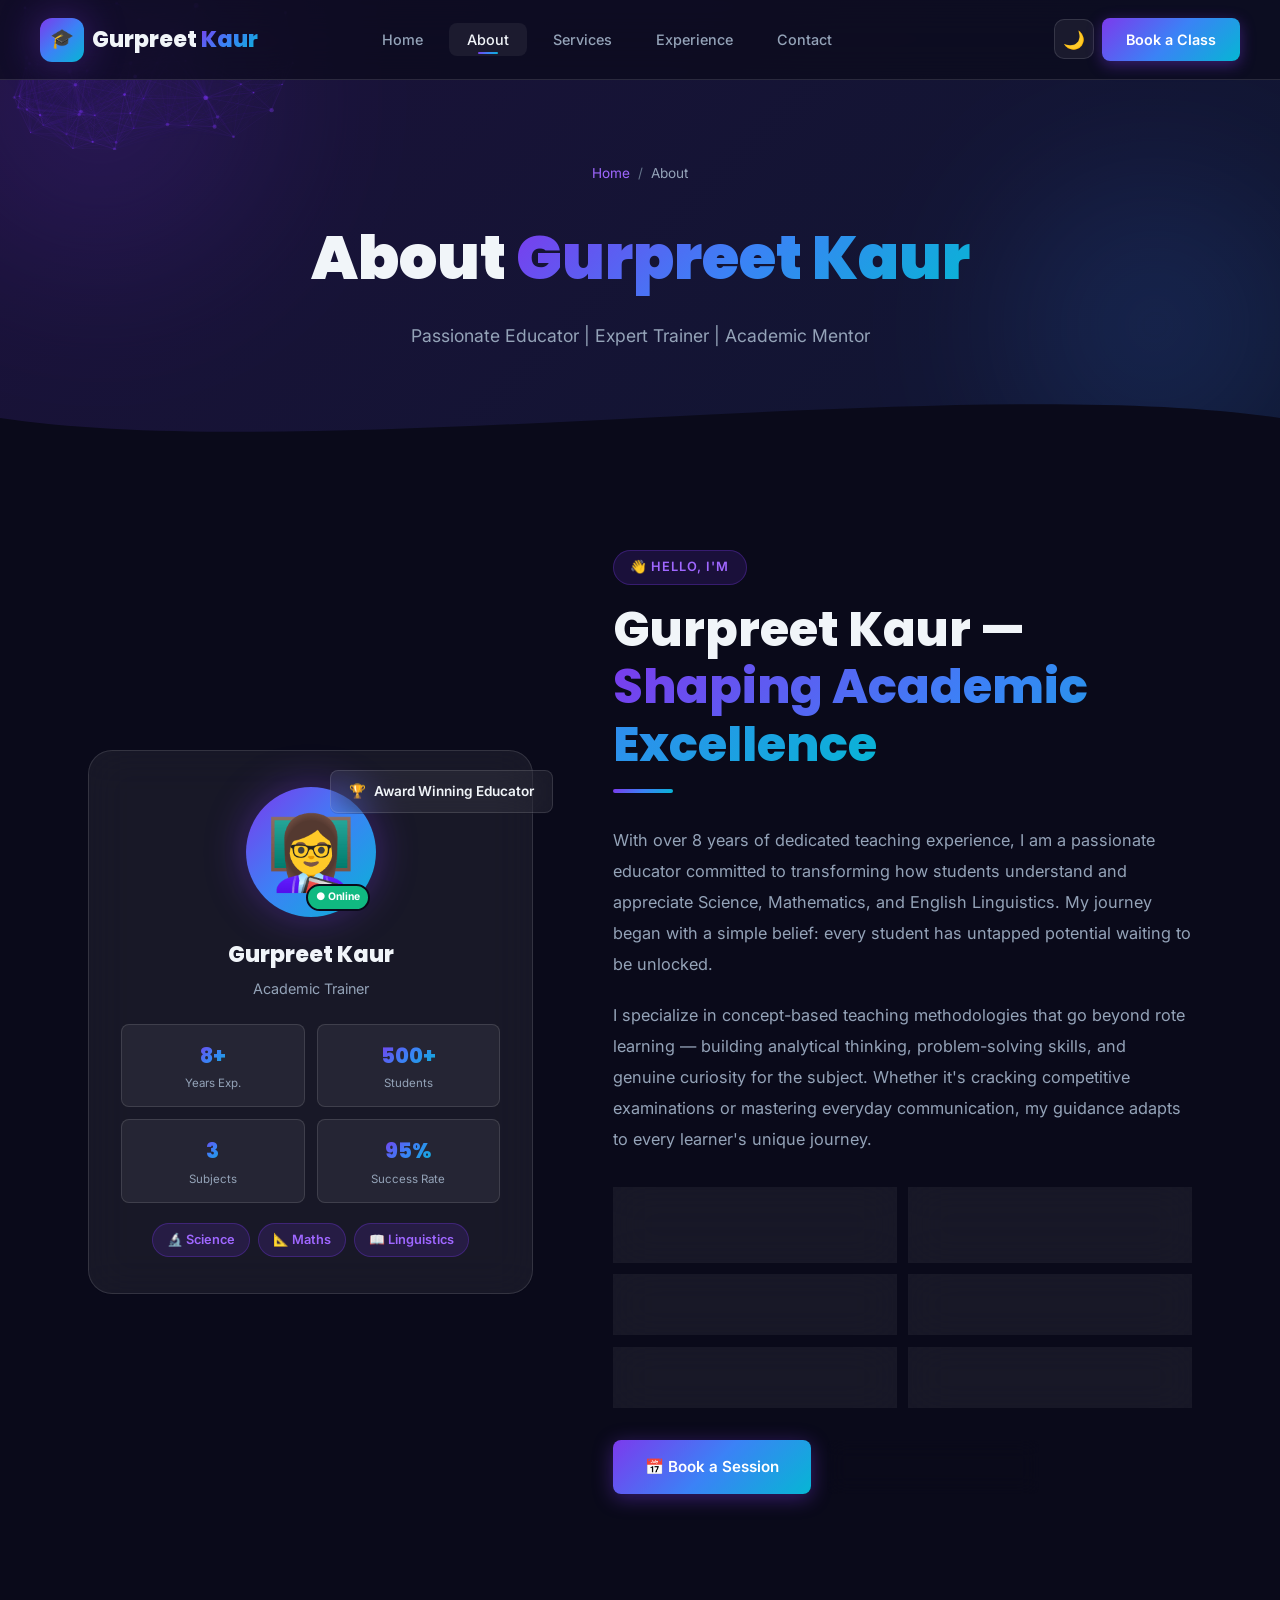
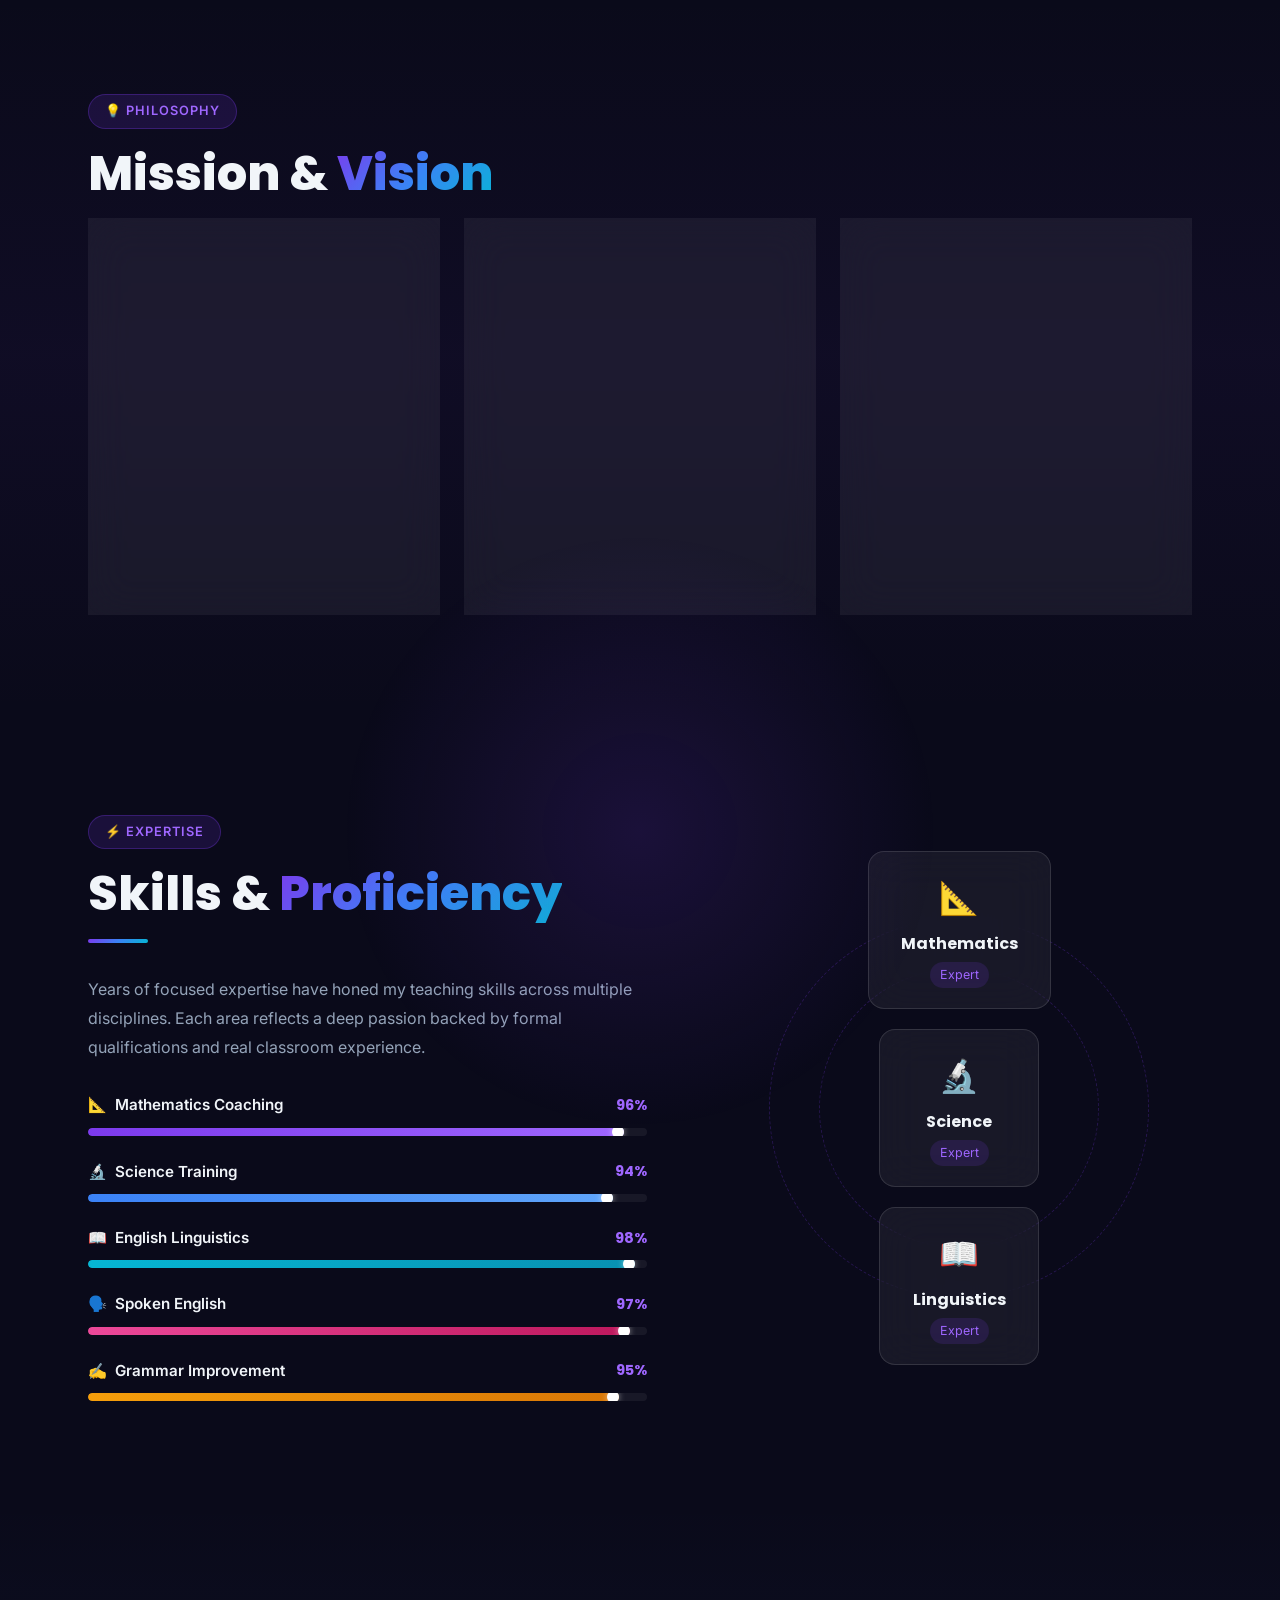
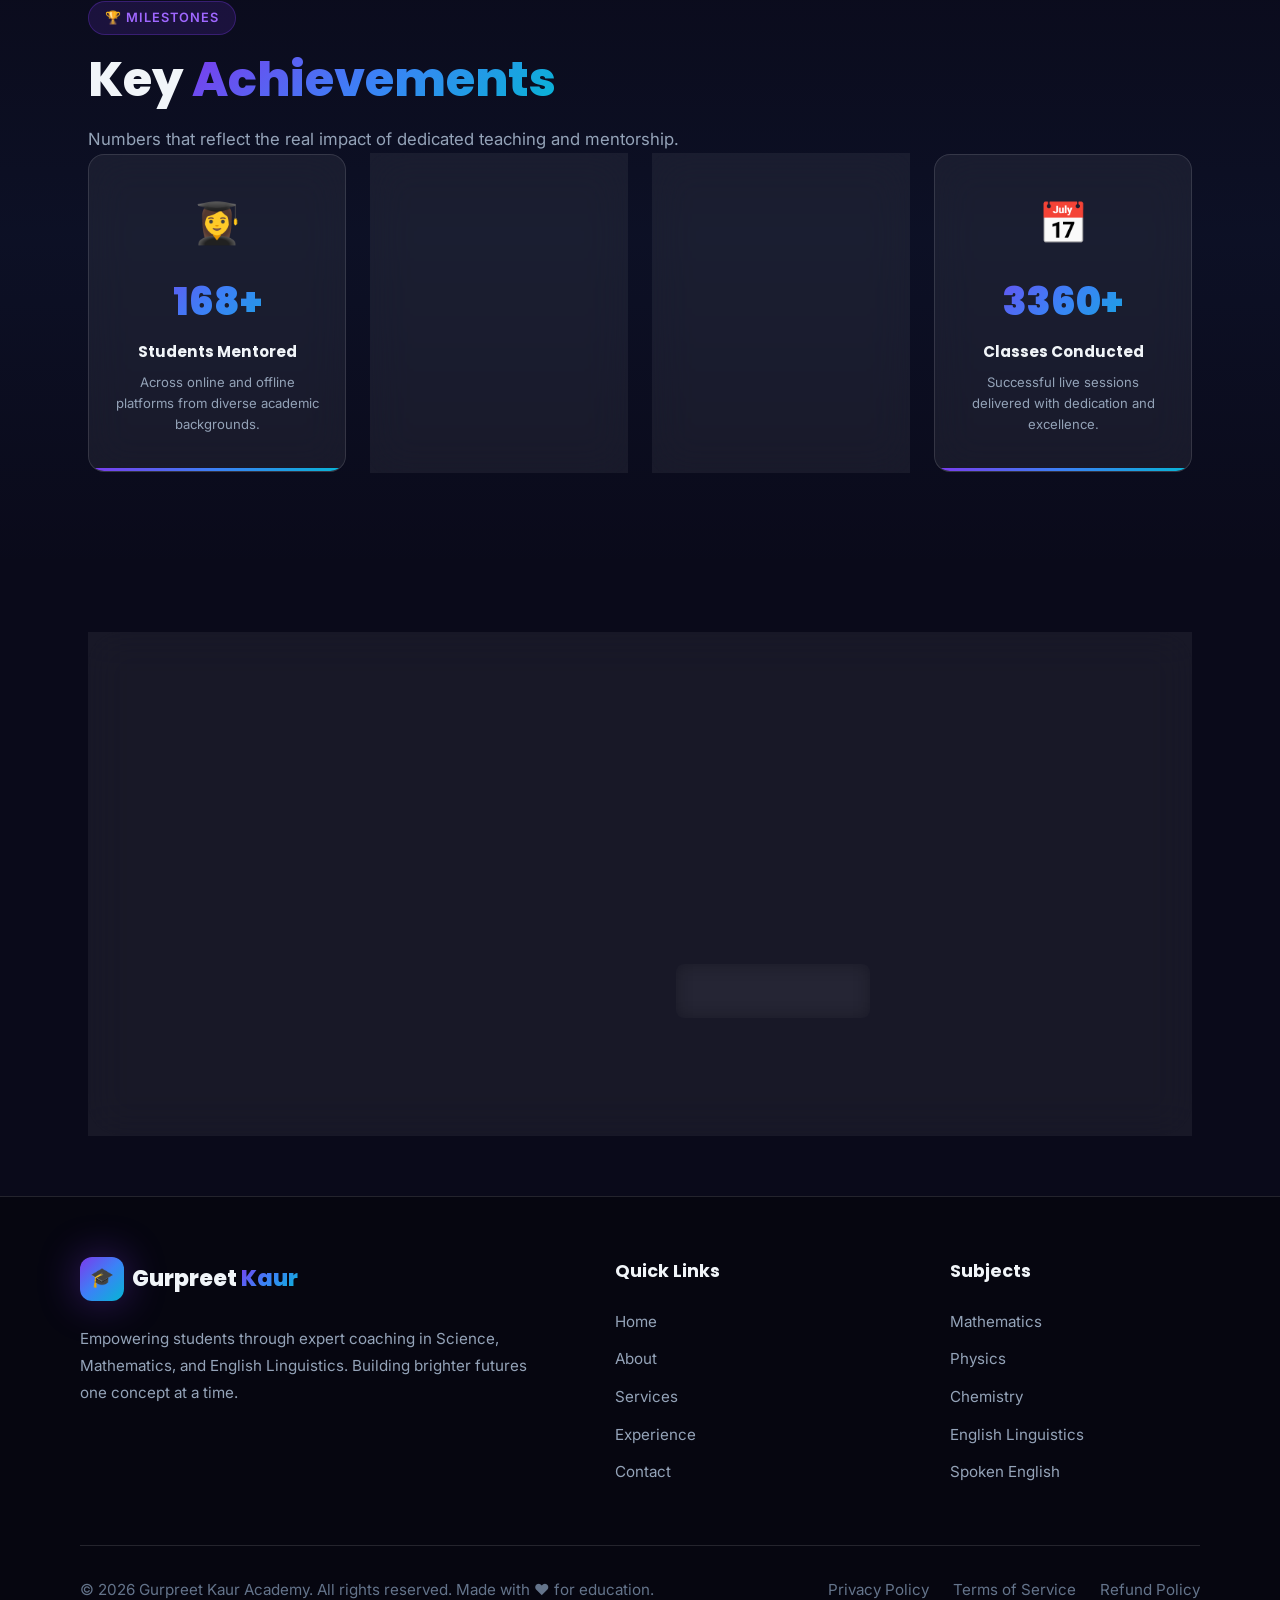
==== commit 2ee8e95d: "whatsappp chat icon removed" ====
--- a/about.html
+++ b/about.html
@@ -342,8 +342,12 @@
       <h2 class="section-title" style="text-align:center">Begin Your Academic <span>Transformation Today</span></h2>
       <p class="section-subtitle" style="text-align:center;margin:0 auto 32px;">Join hundreds of successful students — book your first session and experience the difference.</p>
       <div style="display:flex;gap:16px;flex-wrap:wrap;justify-content:center">
-        <a href="contact.html" class="btn btn-primary">📅 Book a Free Demo</a>
+        <a href="contact.html" class="btn btn-primary">📅 Book Trial Class – ₹99</a>
         <a href="services.html" class="btn btn-outline">💼 View Services</a>
+        <div class="cta-trust-note">
+          <span class="trust-badge">🛡️ Refund Guarantee</span>
+          <span>50% refund if not satisfied • Fully adjusted/deducted from your plan</span>
+        </div>
       </div>
     </div>
   </div>
@@ -391,7 +395,6 @@
   </div>
 </footer>
 
-<a href="https://wa.me/91XXXXXXXXXX" class="whatsapp-float" target="_blank" rel="noopener" aria-label="WhatsApp">💬</a>
 <button class="back-to-top" id="backToTop" aria-label="Back to top">↑</button>
 <script src="js/main.js" defer></script>
 </body>
--- a/css/style.css
+++ b/css/style.css
@@ -370,18 +370,7 @@
 @keyframes glow { 0%,100%{opacity:0.5} 50%{opacity:1} }
 @keyframes slideInUp { from{opacity:0;transform:translateY(30px)} to{opacity:1;transform:translateY(0)} }
 
-/* ── WhatsApp Float Button ────────────────────────────────── */
-.whatsapp-float {
-  position: fixed; bottom: 90px; right: 28px; z-index: 998;
-  width: 54px; height: 54px; border-radius: 50%;
-  background: #25d366;
-  display: flex; align-items: center; justify-content: center;
-  font-size: 1.5rem; color: white;
-  box-shadow: 0 4px 20px rgba(37,211,102,0.5);
-  transition: var(--transition);
-  animation: floatY 3s ease-in-out infinite;
-}
-.whatsapp-float:hover { transform: scale(1.1); box-shadow: 0 8px 30px rgba(37,211,102,0.6); }
+
 
 /* ── Back-to-Top ──────────────────────────────────────────── */
 .back-to-top {
@@ -491,6 +480,73 @@
   .footer-grid { grid-template-columns: 1fr 1fr; }
 }
 @media (max-width: 600px) {
-  .footer-grid { grid-template-columns: 1fr; }
+  .footer-grid { grid-template-columns: 1fr;   }
   .footer-bottom { flex-direction: column; text-align: center; }
 }
+
+/* ── Premium Demo Offer Styling ───────────────────────────── */
+.cta-trust-note {
+  display: flex;
+  align-items: center;
+  justify-content: center;
+  gap: 8px;
+  font-size: 0.82rem;
+  color: var(--text-secondary);
+  margin-top: 14px;
+  width: 100%;
+  text-align: center;
+  flex-wrap: wrap;
+  line-height: 1.4;
+}
+.cta-trust-note .trust-badge {
+  background: linear-gradient(135deg, rgba(6, 182, 212, 0.15) 0%, rgba(59, 130, 246, 0.15) 100%);
+  border: 1px solid rgba(6, 182, 212, 0.25);
+  padding: 3px 10px;
+  border-radius: 20px;
+  color: var(--accent);
+  font-weight: 600;
+  white-space: nowrap;
+  display: inline-flex;
+  align-items: center;
+  gap: 4px;
+  box-shadow: 0 2px 10px rgba(6, 182, 212, 0.1);
+}
+body.light-mode .cta-trust-note .trust-badge {
+  background: rgba(124, 58, 237, 0.08);
+  border-color: rgba(124, 58, 237, 0.2);
+  color: var(--primary);
+}
+.highlight-99 {
+  background: linear-gradient(135deg, #ec4899 0%, #9f67ff 100%);
+  -webkit-background-clip: text;
+  -webkit-text-fill-color: transparent;
+  background-clip: text;
+  font-weight: 800;
+  display: inline-block;
+  position: relative;
+  padding: 0 4px;
+}
+.highlight-99::after {
+  content: '';
+  position: absolute;
+  bottom: 0; left: 0;
+  width: 100%; height: 2px;
+  background: linear-gradient(90deg, #ec4899, #9f67ff);
+  opacity: 0.4;
+  border-radius: 2px;
+}
+.badge-refund {
+  display: inline-flex;
+  align-items: center;
+  gap: 4px;
+  background: rgba(236, 72, 153, 0.15);
+  border: 1px solid rgba(236, 72, 153, 0.3);
+  color: var(--accent-pink);
+  padding: 2px 8px;
+  border-radius: 12px;
+  font-size: 0.75rem;
+  font-weight: 600;
+  margin-left: 6px;
+  vertical-align: middle;
+}
+
--- a/css/responsive.css
+++ b/css/responsive.css
@@ -403,13 +403,7 @@
   .footer-bottom { flex-direction: column; text-align: center; gap: 10px; }
   .footer-bottom-links { flex-wrap: wrap; justify-content: center; gap: 12px; }
 
-  /* ── Floating buttons — prevent content overlap ─────────── */
-  .whatsapp-float {
-    bottom: 76px;
-    right: 16px;
-    width: 46px; height: 46px;
-    font-size: 1.2rem;
-  }
+  /* ── Floating button — prevent content overlap ──────────── */
   .back-to-top {
     bottom: 20px; right: 16px;
     width: 40px; height: 40px;
@@ -447,4 +441,12 @@
   .cert-card { flex-direction: column; text-align: center; }
 
   .footer-social { flex-wrap: wrap; }
-}
+
+  /* Trust Note mobile overrides */
+  .cta-trust-note {
+    font-size: 0.78rem;
+    gap: 6px;
+    padding: 0 16px;
+  }
+}
+
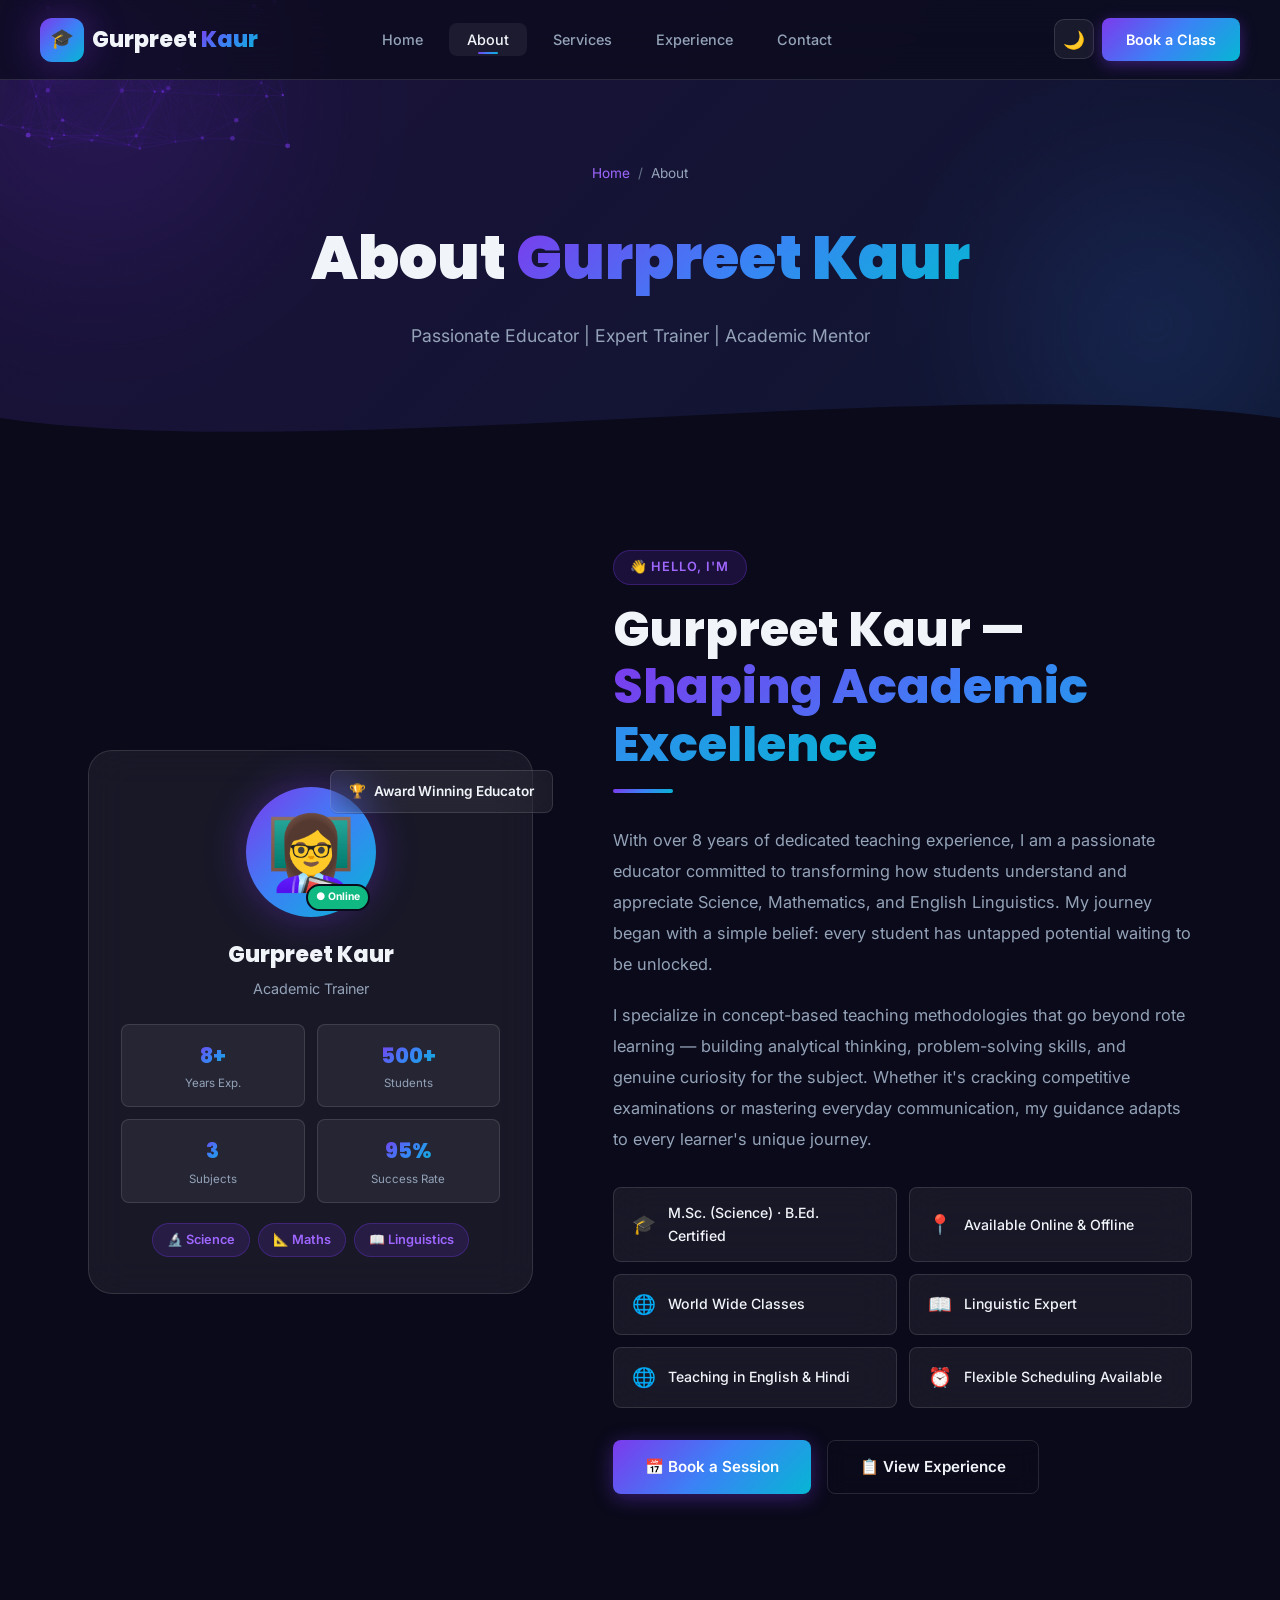
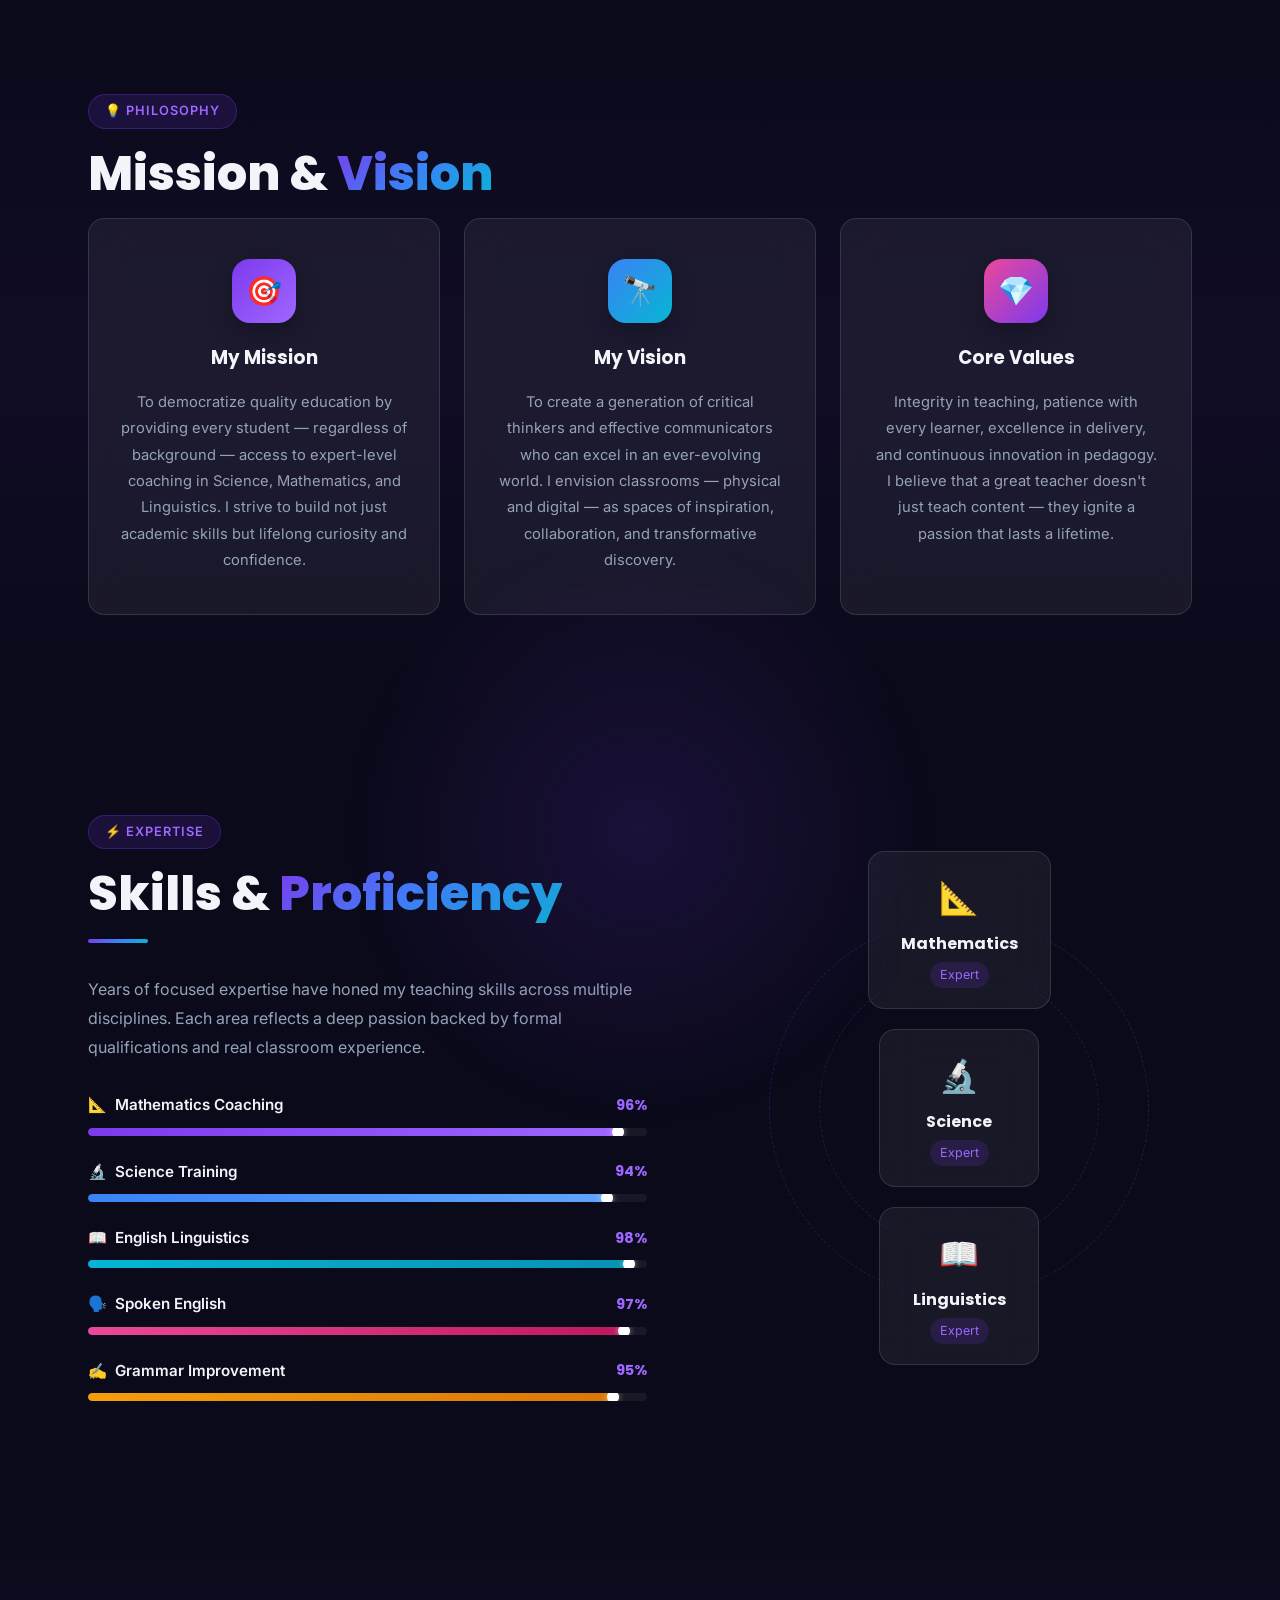
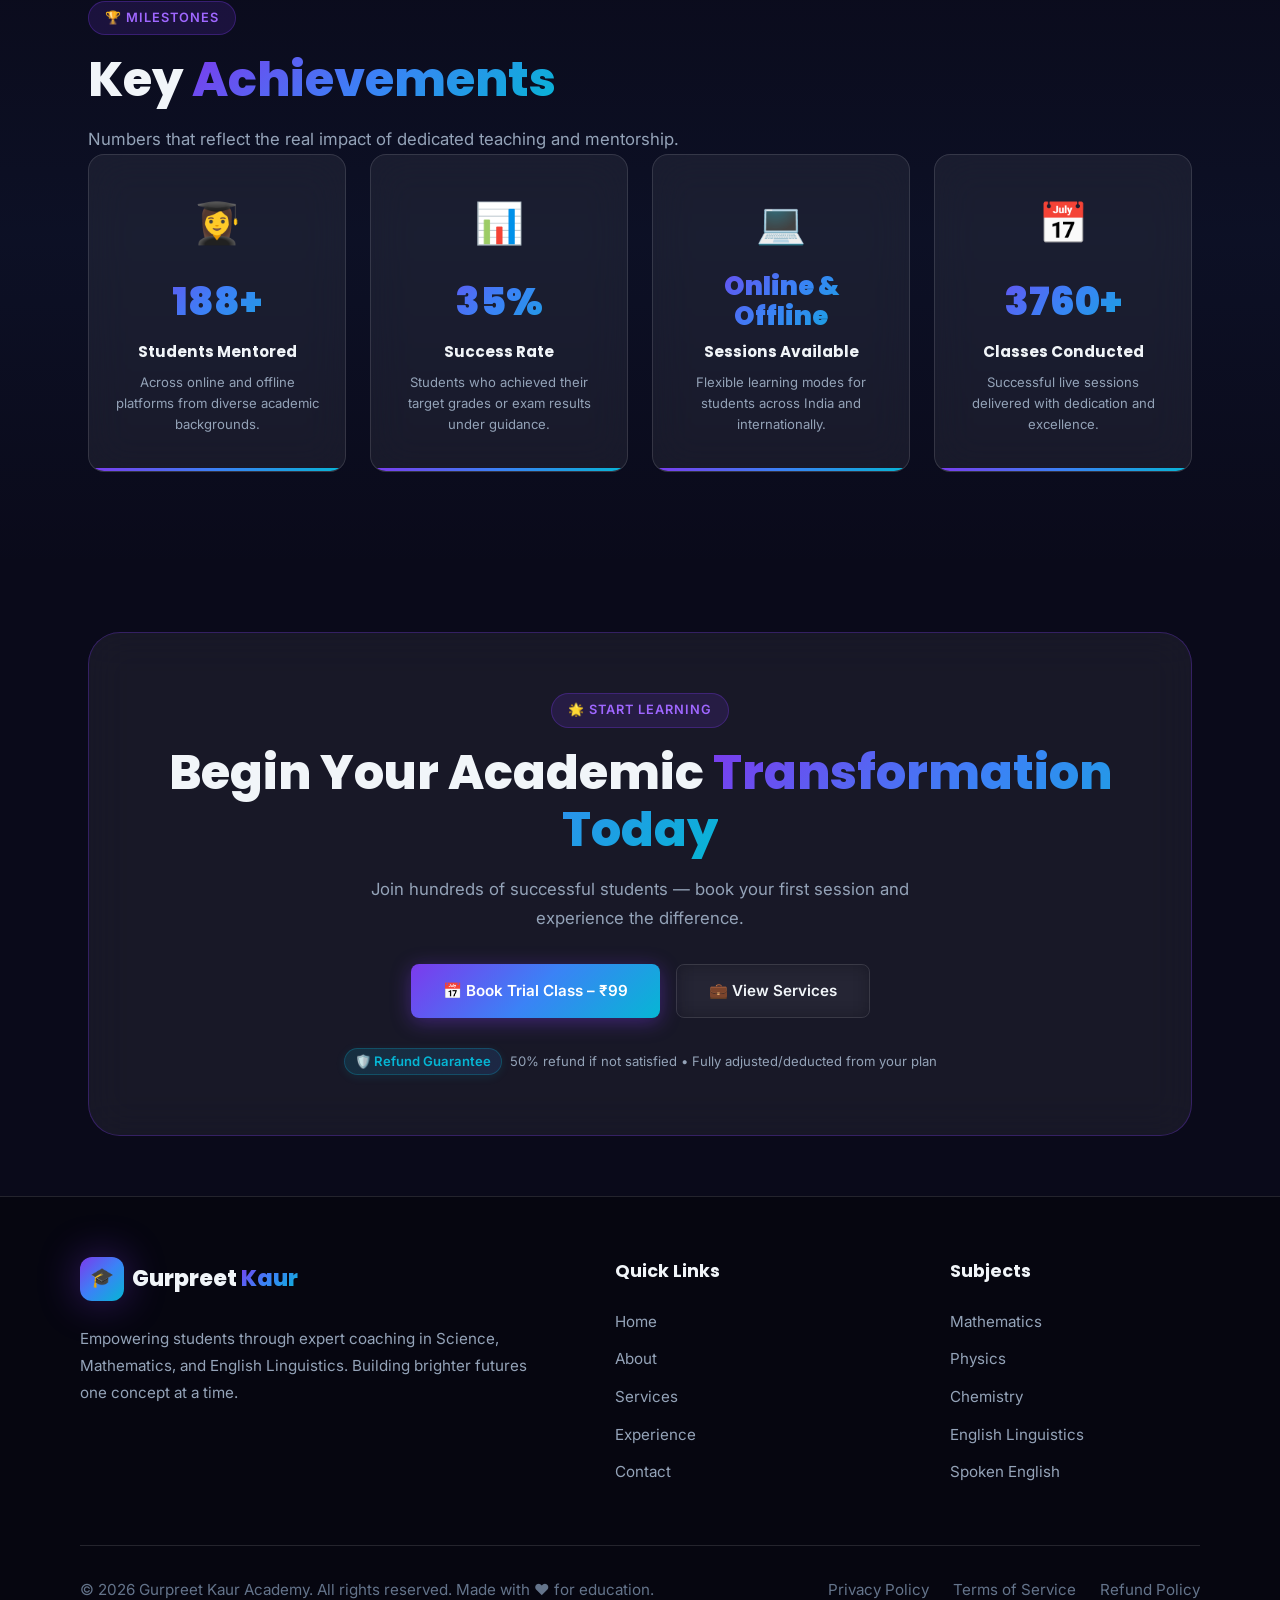
==== commit b05d1e73: "info update and link update" ====
--- a/about.html
+++ b/about.html
@@ -28,6 +28,7 @@
   <link href="https://fonts.googleapis.com/css2?family=Poppins:wght@300;400;500;600;700;800;900&family=Inter:wght@300;400;500;600;700&display=swap" rel="stylesheet">
   
   <link rel="stylesheet" href="css/style.css" />
+  <link rel="stylesheet" href="css/shared.css" />
   <link rel="stylesheet" href="css/about.css" />
   <link rel="stylesheet" href="css/responsive.css" />
   <link rel="icon" href="data:image/svg+xml,<svg xmlns='http://www.w3.org/2000/svg' viewBox='0 0 100 100'><text y='.9em' font-size='90'>🎓</text></svg>" />
@@ -81,7 +82,7 @@
   <canvas id="particles-canvas"></canvas>
   <div class="ab-orb ab-orb1"></div>
   <div class="ab-orb ab-orb2"></div>
-  <div class="container" style="position:relative;z-index:1;">
+  <div class="container about-banner-container">
     <div class="ab-breadcrumb reveal">
       <a href="index.html">Home</a> <span>/</span> About
     </div>
@@ -142,10 +143,10 @@
         <div class="section-tag">👋 Hello, I'm</div>
         <h2 class="section-title">Gurpreet Kaur — <span>Shaping Academic Excellence</span></h2>
         <div class="section-divider"></div>
-        <p style="color:var(--text-secondary);line-height:1.9;margin-bottom:20px;font-size:1.02rem;">
+        <p class="intro-para">
           With over 8 years of dedicated teaching experience, I am a passionate educator committed to transforming how students understand and appreciate Science, Mathematics, and English Linguistics. My journey began with a simple belief: every student has untapped potential waiting to be unlocked.
         </p>
-        <p style="color:var(--text-secondary);line-height:1.9;margin-bottom:32px;font-size:1.02rem;">
+        <p class="intro-para-spaced">
           I specialize in concept-based teaching methodologies that go beyond rote learning — building analytical thinking, problem-solving skills, and genuine curiosity for the subject. Whether it's cracking competitive examinations or mastering everyday communication, my guidance adapts to every learner's unique journey.
         </p>
         <div class="intro-highlights">
@@ -174,7 +175,7 @@
             <div>Flexible Scheduling Available</div>
           </div>
         </div>
-        <div style="display:flex;gap:16px;margin-top:32px;flex-wrap:wrap;">
+        <div class="intro-btn-row">
           <a href="contact.html" class="btn btn-primary">📅 Book a Session</a>
           <a href="experience.html" class="btn btn-outline">📋 View Experience</a>
         </div>
@@ -192,17 +193,17 @@
     </div>
     <div class="mv-grid">
       <div class="mv-card glass-card reveal delay-1">
-        <div class="mv-icon" style="background:linear-gradient(135deg,#7c3aed,#9f67ff)">🎯</div>
+        <div class="mv-icon mv-icon-mission">🎯</div>
         <h3>My Mission</h3>
         <p>To democratize quality education by providing every student — regardless of background — access to expert-level coaching in Science, Mathematics, and Linguistics. I strive to build not just academic skills but lifelong curiosity and confidence.</p>
       </div>
       <div class="mv-card glass-card reveal delay-2">
-        <div class="mv-icon" style="background:linear-gradient(135deg,#3b82f6,#06b6d4)">🔭</div>
+        <div class="mv-icon mv-icon-vision">🔭</div>
         <h3>My Vision</h3>
         <p>To create a generation of critical thinkers and effective communicators who can excel in an ever-evolving world. I envision classrooms — physical and digital — as spaces of inspiration, collaboration, and transformative discovery.</p>
       </div>
       <div class="mv-card glass-card reveal delay-3">
-        <div class="mv-icon" style="background:linear-gradient(135deg,#ec4899,#7c3aed)">💎</div>
+        <div class="mv-icon mv-icon-values">💎</div>
         <h3>Core Values</h3>
         <p>Integrity in teaching, patience with every learner, excellence in delivery, and continuous innovation in pedagogy. I believe that a great teacher doesn't just teach content — they ignite a passion that lasts a lifetime.</p>
       </div>
@@ -218,7 +219,7 @@
         <div class="section-tag">⚡ Expertise</div>
         <h2 class="section-title">Skills &amp; <span>Proficiency</span></h2>
         <div class="section-divider"></div>
-        <p style="color:var(--text-secondary);line-height:1.8;margin-bottom:32px;">
+        <p class="skills-intro-para">
           Years of focused expertise have honed my teaching skills across multiple disciplines. Each area reflects a deep passion backed by formal qualifications and real classroom experience.
         </p>
         <div class="skills-list">
@@ -228,7 +229,7 @@
               <div class="skill-pct">96%</div>
             </div>
             <div class="skill-bar">
-              <div class="progress-fill" data-width="96%" style="background:linear-gradient(90deg,#7c3aed,#9f67ff)"></div>
+              <div class="progress-fill bar-purple" data-width="96%"></div>
             </div>
           </div>
           <div class="skill-item reveal delay-2">
@@ -237,7 +238,7 @@
               <div class="skill-pct">94%</div>
             </div>
             <div class="skill-bar">
-              <div class="progress-fill" data-width="94%" style="background:linear-gradient(90deg,#3b82f6,#60a5fa)"></div>
+              <div class="progress-fill bar-blue" data-width="94%"></div>
             </div>
           </div>
           <div class="skill-item reveal delay-3">
@@ -246,7 +247,7 @@
               <div class="skill-pct">98%</div>
             </div>
             <div class="skill-bar">
-              <div class="progress-fill" data-width="98%" style="background:linear-gradient(90deg,#06b6d4,#0891b2)"></div>
+              <div class="progress-fill bar-cyan" data-width="98%"></div>
             </div>
           </div>
           <div class="skill-item reveal delay-4">
@@ -255,7 +256,7 @@
               <div class="skill-pct">97%</div>
             </div>
             <div class="skill-bar">
-              <div class="progress-fill" data-width="97%" style="background:linear-gradient(90deg,#ec4899,#be185d)"></div>
+              <div class="progress-fill bar-pink" data-width="97%"></div>
             </div>
           </div>
           <div class="skill-item reveal delay-5">
@@ -264,7 +265,7 @@
               <div class="skill-pct">95%</div>
             </div>
             <div class="skill-bar">
-              <div class="progress-fill" data-width="95%" style="background:linear-gradient(90deg,#f59e0b,#d97706)"></div>
+              <div class="progress-fill bar-amber" data-width="95%"></div>
             </div>
           </div>
         </div>
@@ -279,12 +280,12 @@
               <div class="sbl-name">Mathematics</div>
               <div class="sbl-level">Expert</div>
             </div>
-            <div class="skill-badge-large glass-card" style="margin-top:20px;">
+            <div class="skill-badge-large glass-card sbl-offset">
               <div class="sbl-icon">🔬</div>
               <div class="sbl-name">Science</div>
               <div class="sbl-level">Expert</div>
             </div>
-            <div class="skill-badge-large glass-card" style="margin-top:20px;">
+            <div class="skill-badge-large glass-card sbl-offset">
               <div class="sbl-icon">📖</div>
               <div class="sbl-name">Linguistics</div>
               <div class="sbl-level">Expert</div>
@@ -334,14 +335,14 @@
 </section>
 
 <!-- CTA -->
-<section class="cta-section" style="padding:60px 0;">
+<section class="cta-section cta-section-spaced">
   <div class="cta-bg-orb"></div>
   <div class="container">
     <div class="cta-inner glass-card reveal">
-      <div class="section-tag" style="margin:0 auto 16px">🌟 Start Learning</div>
-      <h2 class="section-title" style="text-align:center">Begin Your Academic <span>Transformation Today</span></h2>
-      <p class="section-subtitle" style="text-align:center;margin:0 auto 32px;">Join hundreds of successful students — book your first session and experience the difference.</p>
-      <div style="display:flex;gap:16px;flex-wrap:wrap;justify-content:center">
+      <div class="section-tag cta-section-tag">🌟 Start Learning</div>
+      <h2 class="section-title cta-title-centered">Begin Your Academic <span>Transformation Today</span></h2>
+      <p class="section-subtitle cta-subtitle-centered">Join hundreds of successful students — book your first session and experience the difference.</p>
+      <div class="cta-btn-row">
         <a href="contact.html" class="btn btn-primary">📅 Book Trial Class – ₹99</a>
         <a href="services.html" class="btn btn-outline">💼 View Services</a>
         <div class="cta-trust-note">
--- a/css/style.css
+++ b/css/style.css
@@ -42,6 +42,15 @@
   --nav-height:     80px;
   --transition:     all 0.3s cubic-bezier(0.4,0,0.2,1);
   --transition-slow:all 0.6s cubic-bezier(0.4,0,0.2,1);
+
+  /* Footer Colors */
+  --footer-bg:         rgba(0,0,0,0.4);
+  --footer-border:     var(--glass-border);
+  --footer-shadow:     none;
+  --footer-heading:    var(--text-primary);
+  --footer-text:       var(--text-secondary);
+  --footer-muted:      var(--text-muted);
+  --footer-link-hover: var(--primary-light);
 }
 
 /* Light Mode */
@@ -55,6 +64,15 @@
   --text-secondary:#4c1d95;
   --text-muted:    #6d28d9;
   --gradient-glow: radial-gradient(ellipse at center, rgba(124,58,237,0.15) 0%, transparent 70%);
+
+  /* Footer Colors - Light Mode */
+  --footer-bg:         #F8F5FF; /* Very light lavender */
+  --footer-border:     rgba(139, 92, 246, 0.15); /* Light top border */
+  --footer-shadow:     0 -8px 30px rgba(139, 92, 246, 0.05); /* Soft top shadow */
+  --footer-heading:    #1e1b4b; /* dark purple/navy */
+  --footer-text:       #4c1d95; /* slightly lighter readable shade */
+  --footer-muted:      #6d28d9; /* muted readable shade */
+  --footer-link-hover: var(--primary); /* primary purple #7c3aed */
 }
 
 /* ── Reset & Base ─────────────────────────────────────────── */
@@ -130,8 +148,8 @@
   gap: 8px;
   padding: 0 clamp(14px, 4vw, 40px);
   background: rgba(10,10,26,0.7);
+  -webkit-backdrop-filter: blur(20px);
   backdrop-filter: blur(20px);
-  -webkit-backdrop-filter: blur(20px);
   border-bottom: 1px solid var(--glass-border);
   transition: var(--transition);
 }
@@ -304,6 +322,7 @@
   background: transparent;
   border: 1.5px solid var(--glass-border);
   color: var(--text-primary);
+  -webkit-backdrop-filter: blur(10px);
   backdrop-filter: blur(10px);
 }
 .btn-outline:hover {
@@ -317,8 +336,8 @@
   background: var(--glass);
   border: 1px solid var(--glass-border);
   border-radius: var(--radius-md);
+  -webkit-backdrop-filter: blur(20px);
   backdrop-filter: blur(20px);
-  -webkit-backdrop-filter: blur(20px);
   transition: var(--transition);
 }
 .glass-card:hover {
@@ -408,9 +427,11 @@
 
 /* ── Footer ───────────────────────────────────────────────── */
 .footer {
-  background: rgba(0,0,0,0.4);
-  border-top: 1px solid var(--glass-border);
+  background: var(--footer-bg);
+  border-top: 1px solid var(--footer-border);
+  box-shadow: var(--footer-shadow);
   padding: 60px 80px;
+  transition: background 0.4s ease, border-color 0.4s ease, box-shadow 0.4s ease;
 }
 .footer .container {
   max-width: 1400px;
@@ -430,12 +451,17 @@
 .footer-brand .nav-logo {
   margin-bottom: 24px !important;
 }
+.footer-brand-logo {
+  color: var(--footer-heading);
+  transition: color 0.4s ease;
+}
 .footer-brand p {
-  color: var(--text-secondary);
+  color: var(--footer-text);
   font-size: 0.95rem;
   line-height: 1.8;
   margin: 0;
   max-width: 100%;
+  transition: color 0.4s ease;
 }
 .footer-col {
   flex: 0 1 250px;
@@ -443,7 +469,8 @@
 .footer-col h4 {
   font-family: 'Poppins', sans-serif;
   font-weight: 700; font-size: 1.1rem;
-  margin-bottom: 24px; color: var(--text-primary);
+  margin-bottom: 24px; color: var(--footer-heading);
+  transition: color 0.4s ease;
 }
 .footer-col ul {
   display: flex;
@@ -454,27 +481,28 @@
   margin-bottom: 0;
 }
 .footer-col ul li a {
-  color: var(--text-secondary);
+  color: var(--footer-text);
   font-size: 0.95rem; display: inline-block; transition: var(--transition);
 }
 .footer-col ul li a:hover { 
-  color: var(--primary-light); 
-  transform: translateX(6px);
+  color: var(--footer-link-hover); 
+  transform: translateX(4px);
   padding-left: 0; 
 }
 
 .footer-bottom {
-  border-top: 1px solid var(--glass-border);
+  border-top: 1px solid var(--footer-border);
   padding-top: 32px;
   display: flex; align-items: center; justify-content: space-between;
   flex-wrap: wrap; gap: 16px;
-}
-.footer-bottom p { font-size: 0.95rem; color: var(--text-muted); }
+  transition: border-color 0.4s ease;
+}
+.footer-bottom p { font-size: 0.95rem; color: var(--footer-muted); transition: color 0.4s ease; }
 .footer-bottom-links { display: flex; gap: 24px; }
 .footer-bottom-links a {
-  font-size: 0.95rem; color: var(--text-muted); transition: var(--transition);
-}
-.footer-bottom-links a:hover { color: var(--primary-light); }
+  font-size: 0.95rem; color: var(--footer-muted); transition: var(--transition);
+}
+.footer-bottom-links a:hover { color: var(--footer-link-hover); }
 
 @media (max-width: 900px) {
   .footer-grid { grid-template-columns: 1fr 1fr; }
--- a/css/shared.css
+++ b/css/shared.css
@@ -0,0 +1,206 @@
+/* ============================================================
+   SHARED UTILITY CLASSES  (extracted from inline styles)
+   Included by: index, about, contact, experience, services
+   ============================================================ */
+
+/* ── Banner / section container helpers ─────────────────────── */
+.banner-container {
+  position: relative;
+  z-index: 1;
+  text-align: center;
+}
+.about-banner-container {
+  position: relative;
+  z-index: 1;
+}
+.breadcrumb-center {
+  justify-content: center;
+}
+
+/* ── CTA section ─────────────────────────────────────────────── */
+.cta-section-spaced {
+  padding: 60px 0;
+}
+.cta-section-tag {
+  margin: 0 auto 16px;
+}
+.cta-title-centered {
+  text-align: center;
+}
+.cta-subtitle-centered {
+  text-align: center;
+  margin: 0 auto 32px;
+}
+.cta-subtitle-lg-margin {
+  text-align: center;
+  margin: 0 auto 36px;
+}
+.cta-btn-row {
+  display: flex;
+  gap: 16px;
+  flex-wrap: wrap;
+  justify-content: center;
+}
+
+/* ── Intro text paragraph styles ─────────────────────────────── */
+.intro-para {
+  color: var(--text-secondary);
+  line-height: 1.9;
+  margin-bottom: 20px;
+  font-size: 1.02rem;
+}
+.intro-para-spaced {
+  color: var(--text-secondary);
+  line-height: 1.9;
+  margin-bottom: 32px;
+  font-size: 1.02rem;
+}
+.skills-intro-para {
+  color: var(--text-secondary);
+  line-height: 1.8;
+  margin-bottom: 32px;
+}
+
+/* ── Intro CTA button row ─────────────────────────────────────── */
+.intro-btn-row {
+  display: flex;
+  gap: 16px;
+  margin-top: 32px;
+  flex-wrap: wrap;
+}
+
+/* ── Mission/Vision icon gradients ───────────────────────────── */
+.mv-icon-mission {
+  background: linear-gradient(135deg, #7c3aed, #9f67ff);
+}
+.mv-icon-vision {
+  background: linear-gradient(135deg, #3b82f6, #06b6d4);
+}
+.mv-icon-values {
+  background: linear-gradient(135deg, #ec4899, #7c3aed);
+}
+
+/* ── Skill progress-bar colour classes ───────────────────────── */
+.bar-purple {
+  background: linear-gradient(90deg, #7c3aed, #9f67ff);
+}
+.bar-blue {
+  background: linear-gradient(90deg, #3b82f6, #60a5fa);
+}
+.bar-cyan {
+  background: linear-gradient(90deg, #06b6d4, #0891b2);
+}
+.bar-pink {
+  background: linear-gradient(90deg, #ec4899, #be185d);
+}
+.bar-amber {
+  background: linear-gradient(90deg, #f59e0b, #d97706);
+}
+
+/* ── Skill badge spacing ─────────────────────────────────────── */
+.sbl-offset {
+  margin-top: 20px;
+}
+
+/* ── Feature-card icon colour classes (index.html) ───────────── */
+.fi-science  { background: linear-gradient(135deg, #7c3aed, #9f67ff); }
+.fi-math     { background: linear-gradient(135deg, #3b82f6, #60a5fa); }
+.fi-english  { background: linear-gradient(135deg, #06b6d4, #0891b2); }
+.fi-exam     { background: linear-gradient(135deg, #ec4899, #be185d); }
+
+/* ── Testimonial avatar colour classes (index.html) ──────────── */
+.t-avatar-blue  { background: linear-gradient(135deg, #3b82f6, #06b6d4); }
+.t-avatar-pink  { background: linear-gradient(135deg, #ec4899, #7c3aed); }
+.t-avatar-cyan  { background: linear-gradient(135deg, #06b6d4, #3b82f6); }
+
+/* ── Why-us CTA button top margin ────────────────────────────── */
+.btn-mt-sm { margin-top: 12px; }
+
+/* ── Footer brand logo in index ──────────────────────────────── */
+.footer-brand-logo { margin-bottom: 0; }
+
+/* ── Contact info-card heading ───────────────────────────────── */
+.ci-card-heading {
+  font-family: 'Poppins', sans-serif;
+  font-size: 1.3rem;
+  font-weight: 800;
+  margin-bottom: 24px;
+}
+
+/* ── Contact icon colour classes ─────────────────────────────── */
+.ci-icon-email    { background: linear-gradient(135deg, #7c3aed, #9f67ff); }
+.ci-icon-location { background: linear-gradient(135deg, #ec4899, #7c3aed); }
+.ci-icon-hours    { background: linear-gradient(135deg, #f59e0b, #d97706); }
+
+/* ── Social icon colour classes ──────────────────────────────── */
+.csl-facebook  { background: #1877f2; }
+.csl-instagram { background: linear-gradient(45deg, #f09433, #e6683c, #dc2743, #cc2366, #bc1888); }
+.csl-youtube   { background: #ff0000; }
+.csl-linkedin  { background: #0a66c2; }
+
+/* ── Contact form message group (full-width span) ────────────── */
+.form-group-full {
+  grid-column: span 2;
+}
+
+/* ── Contact description paragraph ──────────────────────────── */
+.contact-desc-para {
+  color: var(--text-secondary);
+  font-size: 0.95rem;
+  line-height: 1.7;
+  margin-bottom: 8px;
+}
+
+/* ── FAQ list width ─────────────────────────────────────────── */
+.faq-list-narrow {
+  max-width: 820px;
+  margin: 0 auto;
+}
+
+/* ── Experience / Timeline header gradients ─────────────────── */
+.tl-header-purple { background: linear-gradient(135deg, rgba(124,58,237,0.2), rgba(159,103,255,0.1)); }
+.tl-header-blue   { background: linear-gradient(135deg, rgba(59,130,246,0.2), rgba(6,182,212,0.1));   }
+.tl-header-pink   { background: linear-gradient(135deg, rgba(236,72,153,0.2), rgba(124,58,237,0.1));  }
+.tl-header-cyan   { background: linear-gradient(135deg, rgba(6,182,212,0.2), rgba(8,145,178,0.1));    }
+
+/* ── Experience stat bar widths ─────────────────────────────── */
+.esc-fill-85 { width: 85%; }
+.esc-fill-90 { width: 90%; }
+.esc-fill-95 { width: 95%; }
+.esc-fill-80 { width: 80%; }
+.esc-fill-75 { width: 75%; }
+.esc-fill-70 { width: 70%; }
+
+/* ── Certification icon colour classes ───────────────────────── */
+.cert-icon-purple { background: linear-gradient(135deg, #7c3aed, #9f67ff); }
+.cert-icon-blue   { background: linear-gradient(135deg, #3b82f6, #60a5fa); }
+.cert-icon-cyan   { background: linear-gradient(135deg, #06b6d4, #0891b2); }
+.cert-icon-pink   { background: linear-gradient(135deg, #ec4899, #be185d); }
+.cert-icon-amber  { background: linear-gradient(135deg, #f59e0b, #d97706); }
+.cert-icon-violet { background: linear-gradient(135deg, #8b5cf6, #7c3aed); }
+
+/* ── Services page ───────────────────────────────────────────── */
+.srv-header-math   { background: linear-gradient(135deg, rgba(124,58,237,0.3), rgba(159,103,255,0.2)); }
+.srv-header-sci    { background: linear-gradient(135deg, rgba(59,130,246,0.3), rgba(6,182,212,0.2));   }
+.srv-header-eng    { background: linear-gradient(135deg, rgba(6,182,212,0.3), rgba(8,145,178,0.2));    }
+.srv-header-phy    { background: linear-gradient(135deg, rgba(79,70,229,0.3), rgba(124,58,237,0.2));   }
+
+.srv-enroll-btn {
+  width: 100%;
+  justify-content: center;
+  margin-top: 24px;
+}
+.srv-section-tag-center { margin-top: 80px; }
+
+/* Pricing buttons */
+.plan-btn-full {
+  width: 100%;
+  justify-content: center;
+}
+
+/* Services CTA */
+.services-cta-section { padding: 60px 0; }
+.cta-counselling-tag  { margin: 0 auto 16px; }
+
+/* Pricing note inline link */
+.pricing-note-link { color: var(--primary-light); }
